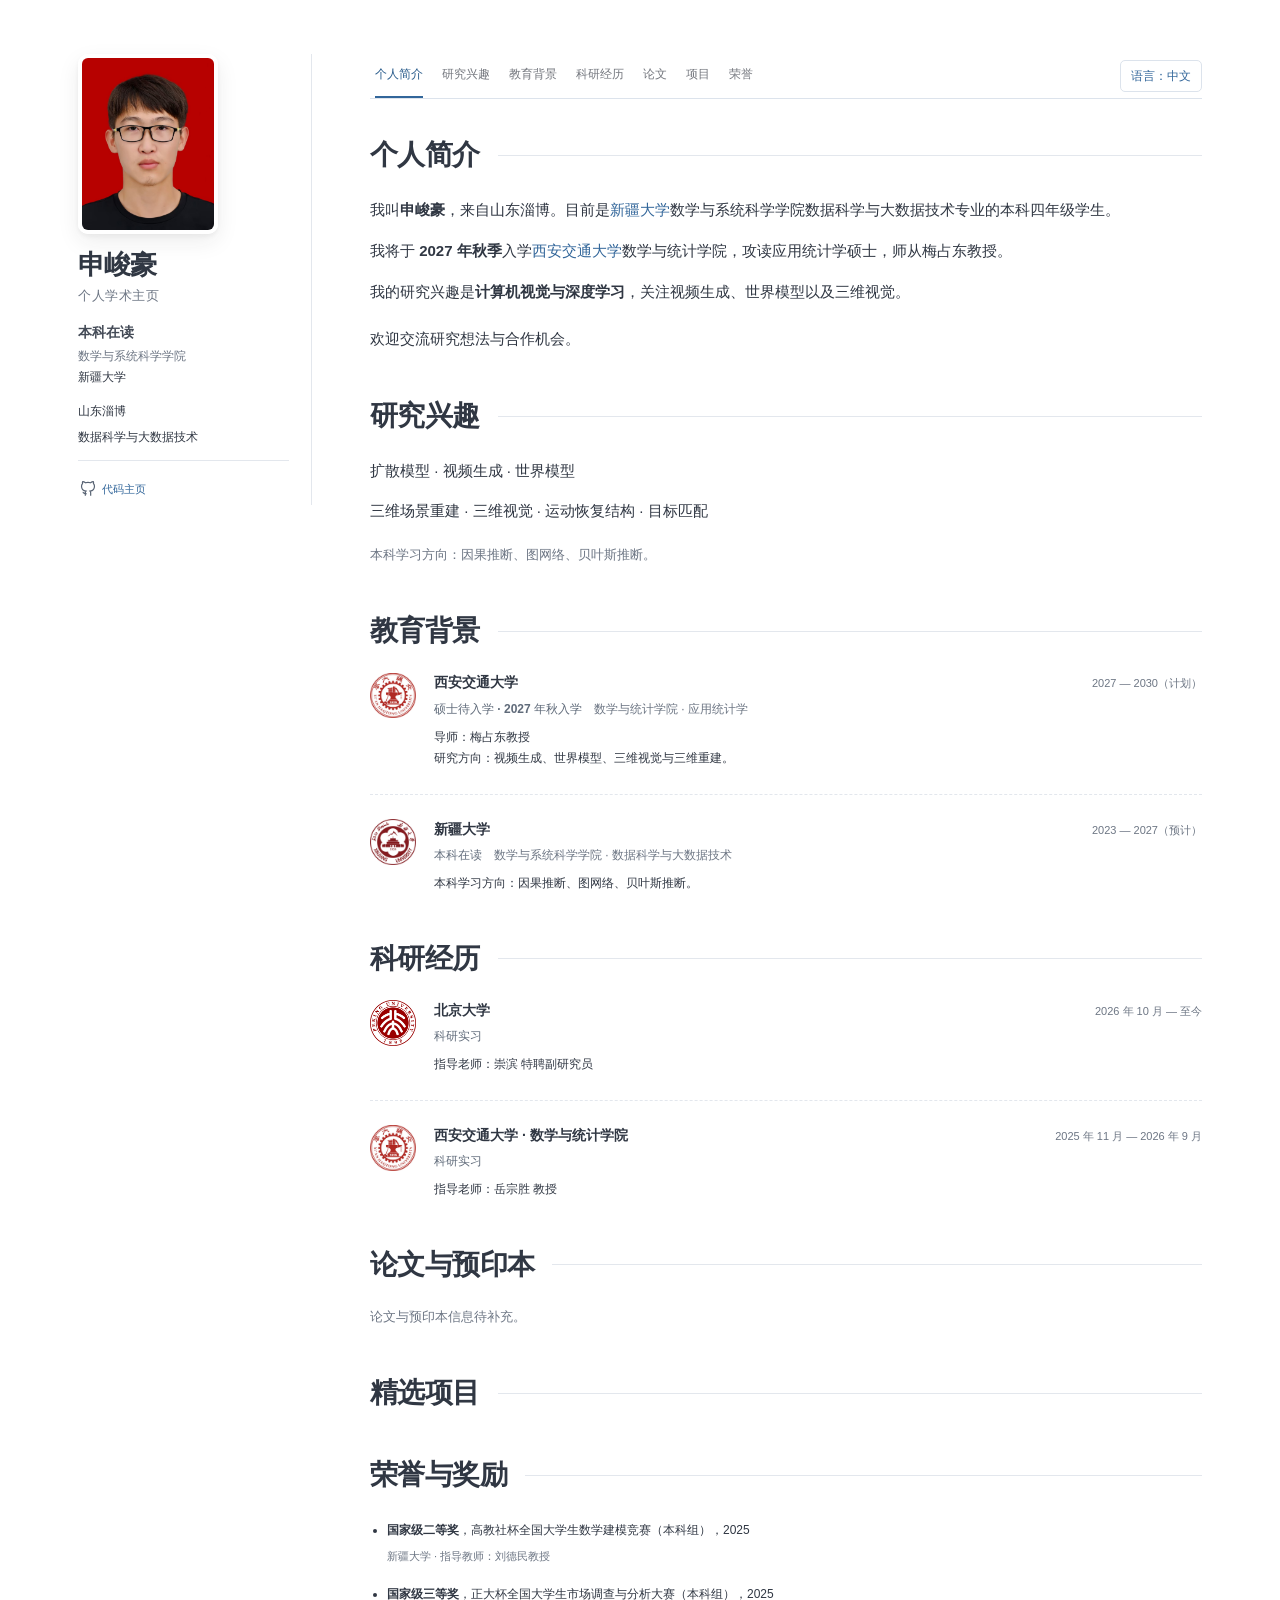
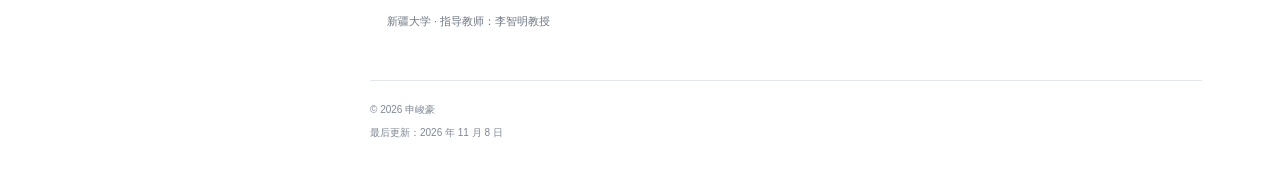
==== index.html @ f9634dd8 "Remove internship sentence from bilingual biography" ====
<!DOCTYPE html><html lang="zh-CN"><head>
  <meta charset="UTF-8">
  <meta name="viewport" content="width=device-width, initial-scale=1.0">
  <title>申峻豪 | 个人学术主页</title>
  <meta name="description" content="申峻豪的学术主页：计算机视觉、视频生成、世界模型与三维重建。">
  <meta name="author" content="申峻豪">
  <meta name="robots" content="noindex, nofollow">
  <link rel="icon" href="./img/favicon.svg" type="image/svg+xml">
  <link rel="stylesheet" href="./css/site.css">
  <link rel="stylesheet" href="./css/personal.css">
  <script src="./js/language.js" defer=""></script><script src="./js/main.js" defer=""></script>
</head>
<body>
<a class="skip-link" href="#about" data-i18n="text0">跳到正文</a>
<div class="layout-wrapper">
  <aside class="sidebar">
    <div class="sidebar-card">
      <div class="profile-avatar"><img src="./img/portrait.jpg" alt="申峻豪的个人照片" width="140" height="180"></div>
      <h1 class="profile-name" data-i18n="text1">申峻豪</h1>
      <div class="profile-subname" data-i18n="text2">个人学术主页</div>
      <div class="profile-title" data-i18n="text3">本科在读</div>
      <div class="profile-org" data-i18n="text4">数学与系统科学学院</div>
      <div class="profile-dept" data-i18n="text5">新疆大学</div>
      <ul class="profile-info-list"><li data-i18n="text6">山东淄博</li><li data-i18n="text7">数据科学与大数据技术</li></ul>
      <ul class="profile-social-list"><li><a href="https://github.com/J10veff" target="_blank" rel="noopener noreferrer"><svg class="profile-link-icon" viewBox="0 0 24 24" aria-hidden="true" fill="none" stroke="currentColor" stroke-width="1.8"><path d="M9 19c-4 1-4-2-6-2m12 5v-4a3.5 3.5 0 0 0-1-2.7c3.3-.4 6.7-1.6 6.7-7.3A5.7 5.7 0 0 0 19.2 4c.2-.9.2-2-.2-3 0 0-1.3-.4-4.2 1.6a14 14 0 0 0-7.6 0C4.3.6 3 1 3 1c-.4 1-.4 2.1-.2 3A5.7 5.7 0 0 0 1.3 8c0 5.7 3.4 6.9 6.7 7.3A3.5 3.5 0 0 0 7 18v4" transform="translate(1 0)"></path></svg><span id="github-label" data-i18n="github">代码主页</span></a></li></ul>
    </div>
  </aside>
  <main class="main-content-area">
    <div class="top-nav"><nav class="top-nav-links" aria-label="主页章节">
      <a href="#about" class="active" data-i18n="text45">个人简介</a><a href="#research" data-i18n="text46">研究兴趣</a><a href="#education" data-i18n="text47">教育背景</a><a href="#experience" data-i18n="text48">科研经历</a><a href="#publications" data-i18n="text49">论文</a><a href="#projects" data-i18n="text50">项目</a><a href="#awards" data-i18n="text51">荣誉</a>
    </nav><button id="language-toggle" class="language-toggle" type="button" hidden="" aria-label="当前为中文，点击切换至英文" title="切换至英文">语言：中文</button></div>
    <section class="section" id="about">
      <h2 data-i18n="text8">个人简介</h2>
      <p class="intro-lead" data-i18n="text15">我叫<strong>申峻豪</strong>，来自山东淄博。目前是<a href="https://www.xju.edu.cn/" target="_blank" rel="noopener noreferrer">新疆大学</a>数学与系统科学学院数据科学与大数据技术专业的本科四年级学生。</p>
      <p data-i18n="text16">我将于 <strong>2027 年秋季</strong>入学<a href="https://www.xjtu.edu.cn/" target="_blank" rel="noopener noreferrer">西安交通大学</a>数学与统计学院，攻读应用统计学硕士，师从梅占东教授。</p>
      <p data-i18n="text17">我的研究兴趣是<strong>计算机视觉与深度学习</strong>，关注视频生成、世界模型以及三维视觉。</p>
      <p class="contact-note" data-i18n="text18">欢迎交流研究想法与合作机会。</p>
    </section>
    <section class="section" id="research">
      <h2 data-i18n="text9">研究兴趣</h2>
      <p data-i18n="text19">扩散模型 · 视频生成 · 世界模型</p>
      <p data-i18n="text20">三维场景重建 · 三维视觉 · 运动恢复结构 · 目标匹配</p>
      <p class="contact-note" data-i18n="text21">本科学习方向：因果推断、图网络、贝叶斯推断。</p>
    </section>
    <section class="section" id="education">
      <h2 data-i18n="text10">教育背景</h2>
      <ul class="edu-list">
        <li class="edu-card"><div class="edu-logo-wrap"><img class="edu-logo" src="./img/xian-jiaotong-university.png" alt="西安交通大学校徽" loading="lazy" width="46" height="46"></div><div class="edu-meta"><div class="edu-top"><span class="edu-org" data-i18n="text22">西安交通大学</span><span class="edu-time" data-i18n="text23">2027 — 2030（计划）</span></div><div class="edu-sub"><span class="edu-role" data-i18n="text24">硕士待入学 · 2027 年秋入学</span><span class="edu-note" data-i18n="text25">数学与统计学院 · 应用统计学</span></div><div class="edu-desc" data-i18n="text26">导师：梅占东教授<br>研究方向：视频生成、世界模型、三维视觉与三维重建。</div></div></li>
        <li class="edu-card"><div class="edu-logo-wrap"><img class="edu-logo" src="./img/xinjiang-university.png" alt="新疆大学校徽" loading="lazy" width="46" height="46"></div><div class="edu-meta"><div class="edu-top"><span class="edu-org" data-i18n="text27">新疆大学</span><span class="edu-time" data-i18n="text28">2023 — 2027（预计）</span></div><div class="edu-sub"><span class="edu-role" data-i18n="text29">本科在读</span><span class="edu-note" data-i18n="text30">数学与系统科学学院 · 数据科学与大数据技术</span></div><div class="edu-desc" data-i18n="text31">本科学习方向：因果推断、图网络、贝叶斯推断。</div></div></li>
      </ul>
    </section>
    <section class="section" id="experience">
      <h2 data-i18n="text11">科研经历</h2>
      <ul class="exp-list">
        <li class="exp-card"><img class="exp-logo" src="./img/pku-official-logo.png" alt="北京大学校徽" loading="lazy" width="46" height="46"><div class="exp-meta"><div class="exp-top"><span class="exp-org" data-i18n="text32">北京大学</span><span class="exp-time" data-i18n="text33">2026 年 10 月 — 至今</span></div><div class="exp-sub"><span class="exp-role" data-i18n="text34">科研实习</span></div><p class="exp-desc" data-i18n="text35">指导老师：崇滨 特聘副研究员</p></div></li>
        <li class="exp-card"><img class="exp-logo" src="./img/xian-jiaotong-university.png" alt="西安交通大学校徽" loading="lazy" width="46" height="46"><div class="exp-meta"><div class="exp-top"><span class="exp-org" data-i18n="text36">西安交通大学 · 数学与统计学院</span><span class="exp-time" data-i18n="text37">2025 年 11 月 — 2026 年 9 月</span></div><div class="exp-sub"><span class="exp-role" data-i18n="text38">科研实习</span></div><p class="exp-desc" data-i18n="text39">指导老师：岳宗胜 教授</p></div></li>
      </ul>
    </section>
    <section class="section" id="publications">
      <h2 data-i18n="text12">论文与预印本</h2>
      <p class="empty-note" data-i18n="text40">论文与预印本信息待补充。</p>
    </section>
    <section class="section" id="projects">
      <h2 data-i18n="text13">精选项目</h2>
    </section>
    <section class="section" id="awards">
      <h2 data-i18n="text14">荣誉与奖励</h2>
      <ul><li data-i18n="text41"><strong>国家级二等奖</strong>，高教社杯全国大学生数学建模竞赛（本科组），2025<br><span class="award-detail">新疆大学 · 指导教师：刘德民教授</span></li><li data-i18n="text42"><strong>国家级三等奖</strong>，正大杯全国大学生市场调查与分析大赛（本科组），2025<br><span class="award-detail">新疆大学 · 指导教师：李智明教授</span></li></ul>
    </section>
    <footer class="page-footer"><p data-i18n="text43">© 2026 申峻豪</p><p data-i18n="text44">最后更新：2026 年 11 月 8 日</p></footer>
  </main>
</div>


</body></html>
---- css/site.css ----
:root{--ink:#202d3a;--muted:#64717d;--accent:#1a645b;--line:#e2e8e5;--wash:#f1f6f3;--paper:#fff;--serif:Georgia,'Times New Roman','Songti SC',serif;--sans:-apple-system,BlinkMacSystemFont,'Segoe UI',Arial,'PingFang SC',sans-serif}
*{box-sizing:border-box}html{scroll-behavior:auto;scroll-padding-top:0}body{margin:0;background:#fcfdfb;color:var(--ink);font:15px/1.75 var(--sans)}a{color:var(--accent);text-decoration:none;text-underline-offset:4px}a:hover{text-decoration:underline}a:focus-visible,button:focus-visible,summary:focus-visible{outline:2px solid var(--accent);outline-offset:5px}img{display:block;max-width:100%}button{font:inherit;cursor:pointer}[hidden]{display:none!important}.skip-link{position:absolute;left:20px;top:-100px;background:white;padding:12px;z-index:999}.skip-link:focus{top:12px}
.layout-wrapper{max-width:1200px;margin:0 auto;padding:54px 38px 36px;display:grid;grid-template-columns:234px minmax(0,1fr);gap:66px;align-items:start}.sidebar{position:sticky;top:44px}.profile-avatar{margin-bottom:16px}.profile-avatar img{width:140px;height:140px;border-radius:20px;object-fit:cover;border:1px solid var(--line)}.profile-name{font-size:27px;letter-spacing:-1px;line-height:1.15;margin:0 0 4px}.profile-subname{color:var(--muted);font-size:16px;margin-bottom:12px;letter-spacing:3px}.profile-title{font-weight:650;font-size:14px}.profile-org,.profile-dept{font-size:12px;line-height:1.5;color:var(--muted);margin-top:3px}.profile-dept{color:var(--ink)}.profile-info-list,.profile-social-list{list-style:none;padding:0;margin:16px 0 0}.profile-info-list li{display:flex;align-items:flex-start;gap:8px;font-size:12px;margin-bottom:8px;line-height:1.5}.sr-only{position:absolute;width:1px;height:1px;padding:0;margin:-1px;overflow:hidden;clip:rect(0,0,0,0);white-space:nowrap;border:0}.profile-social-list{border-top:1px solid var(--line);padding-top:18px;display:flex;flex-wrap:wrap;gap:6px 16px;font-size:12px}.profile-social-list li{margin:0}
.main-content-area{min-width:0}.top-nav{position:sticky;top:0;z-index:10;background:rgba(252,253,251,.96);backdrop-filter:blur(12px);border-bottom:1px solid var(--line);margin-bottom:34px;padding:0 0 13px}.top-nav-links{display:flex;gap:5px;flex-wrap:wrap}.top-nav-links a{font-size:12px;font-weight:550;color:var(--muted);padding:7px 9px;border-radius:5px;white-space:nowrap}.top-nav-links a.active,.top-nav-links a:hover{background:var(--wash);color:var(--accent);text-decoration:none}.section{margin-bottom:46px;scroll-margin-top:85px}.section h2{font:normal 27px/1.3 var(--serif);letter-spacing:-.5px;margin:0 0 22px;padding-bottom:12px;border-bottom:1px solid var(--line)}p{margin:0 0 14px}.eyebrow{font-size:10px;letter-spacing:1.7px;font-weight:650;color:var(--accent)}.contact-note{font-size:13px;color:var(--muted);margin-top:20px}.section-note{font-size:12px;color:var(--muted);margin-top:-12px;margin-bottom:24px}
.news-list{padding:0;list-style:none;margin:0}.news-item{display:grid;grid-template-columns:96px minmax(0,1fr);gap:12px;align-items:start;margin:0 0 10px;font-size:13px}.news-date{font-size:11px;font-weight:600;white-space:nowrap;color:var(--ink);padding-top:2px;font-variant-numeric:tabular-nums}.news-item:first-child strong{color:var(--accent)}
.pub-list{list-style:none;margin:0;padding:0}.publication-entry{display:grid;grid-template-columns:minmax(0,36%) minmax(0,1fr);gap:24px;padding:0 0 27px;margin:0 0 27px;border-bottom:1px solid var(--line)}.publication-entry:last-child{border:0;margin-bottom:0}.publication-media{display:block;position:relative;align-self:start;border:1px solid var(--line);border-radius:8px;background:var(--paper);overflow:hidden}.publication-media:hover{text-decoration:none;border-color:#9cb7af}.publication-media img{display:block;width:100%;height:auto}.venue-badge{position:absolute;top:8px;left:8px;z-index:1;box-shadow:0 1px 5px rgba(32,45,58,.12);display:inline-block;background:var(--wash);color:var(--accent);font-size:10px;line-height:1.5;padding:3px 8px;border-radius:4px;font-weight:700;letter-spacing:.3px}.venue-badge--conference{background:#e7f0ec}.paper-title{font-weight:650;font-size:15px;line-height:1.5;display:block;margin:0 0 9px}.paper-authors{display:block;color:var(--muted);font-size:12px;line-height:1.8}.paper-authors strong{color:var(--ink);font-weight:650}.paper-venue{display:block;font-size:11px;font-style:italic;color:var(--muted);margin:7px 0}.paper-actions{display:flex;gap:6px;flex-wrap:wrap;margin-top:12px}.paper-action{border:1px solid #d6e1dc;border-radius:4px;padding:3px 9px;color:var(--accent);background:white;font-size:10px;line-height:1.8}.paper-action:hover,.paper-action[aria-expanded=true]{background:var(--wash);text-decoration:none}.bibtex-panel{position:relative;margin-top:12px;background:var(--wash);padding:38px 12px 10px;border-radius:6px}.bibtex-panel pre{font-size:10px;line-height:1.7;white-space:pre-wrap;overflow-wrap:anywhere;margin:0}.copy-bib{position:absolute;right:10px;top:7px;border:1px solid var(--line);border-radius:4px;background:white;padding:2px 9px;font-size:10px;color:var(--accent)}.ongoing-research{padding:13px 16px;background:var(--wash);border-radius:6px;font-size:12px}.ongoing-research summary{cursor:pointer;color:var(--accent);font-weight:600}.ongoing-research h3{font-size:13px;line-height:1.6;margin:14px 0 8px}.ongoing-research p{margin-bottom:8px}
.edu-list,.exp-list,.project-list{list-style:none;margin:0;padding:0}.edu-card,.exp-card{display:flex;align-items:flex-start;gap:18px;padding:0 0 24px;margin:0 0 24px;border-bottom:1px solid var(--line)}.edu-card:last-child,.exp-card:last-child{border:0;margin:0;padding-bottom:0}.edu-logo-wrap{width:46px;flex:0 0 46px}.edu-logo,.exp-logo{width:46px;height:46px;object-fit:contain;border-radius:6px}.exp-logo{flex:0 0 46px}.edu-meta,.exp-meta{min-width:0;flex:1}.edu-top,.exp-top{display:flex;gap:8px;justify-content:space-between;align-items:baseline}.edu-org,.exp-org{font-size:14px;line-height:1.5;font-weight:650}.edu-time,.exp-time{white-space:nowrap;font-size:11px;color:var(--muted);font-variant-numeric:tabular-nums}.edu-sub,.exp-sub{font-size:12px;color:var(--muted);display:flex;flex-wrap:wrap;gap:2px 12px;margin:5px 0}.edu-role,.exp-role{font-weight:550;color:var(--accent)}.edu-desc,.exp-desc{font-size:12px;line-height:1.8;margin:7px 0 0}.exp-desc-list{padding-left:16px;font-size:12px;margin:10px 0 0}.exp-desc-list li{margin-bottom:6px;line-height:1.8}
.project-card{display:grid;grid-template-columns:130px minmax(0,1fr);gap:20px;padding:0 0 23px;margin:0 0 23px;border-bottom:1px solid var(--line)}.project-card:last-child{border:0;margin:0;padding-bottom:0}.project-thumb{width:130px;border:1px solid var(--line);border-radius:6px;overflow:hidden;background:white}.project-img{width:100%;height:100px;object-fit:contain}.project-content{min-width:0}.project-title{font-size:14px;line-height:1.5;font-weight:650;margin:0;color:var(--ink)}.project-links-inline{font-size:11px;margin-left:6px}.project-keywords{display:block;font-size:10px;color:var(--accent);margin:6px 0}.project-keywords i{font-style:normal}.project-desc{display:block;font-size:12px;line-height:1.85;margin:6px 0 0;color:#4e5e69}.project-card-text{grid-template-columns:36px minmax(0,1fr);gap:16px}.project-index{font:italic 25px var(--serif);color:#9bb4a9}#awards ul{padding-left:17px;font-size:12px;line-height:2.2}.page-footer{border-top:1px solid var(--line);padding-top:20px;font-size:10px;color:var(--muted)}.page-footer p{margin-bottom:5px}
@media(min-width:1400px){.layout-wrapper{padding-top:70px}}
@media(max-width:1000px){.layout-wrapper{gap:36px;padding:32px 26px;grid-template-columns:210px minmax(0,1fr)}.publication-entry{grid-template-columns:minmax(0,36%) minmax(0,1fr);gap:18px}.edu-top,.exp-top{flex-wrap:wrap}.top-nav-links a{padding:7px;font-size:11px}}
@media(max-width:760px){.layout-wrapper{display:block;padding:28px 22px}.sidebar{position:static;margin-bottom:30px}.sidebar-card{display:grid;grid-template-columns:100px minmax(0,1fr);gap:0 20px}.profile-avatar{grid-column:1;grid-row:1/6;margin:0}.profile-avatar img{width:100px;height:115px;border-radius:14px}.profile-name{font-size:26px}.profile-subname{font-size:15px;margin-bottom:10px}.profile-title,.profile-org,.profile-dept{font-size:12px}.profile-info-list{grid-column:1/-1;display:grid;gap:8px;margin-top:16px}.profile-info-list li{margin:0}.profile-social-list{grid-column:1/-1;margin-top:16px;padding-top:14px}.top-nav{margin-bottom:27px;padding-top:9px;overflow-x:auto}.top-nav-links{flex-wrap:nowrap;gap:4px}.top-nav-links a{font-size:11px;padding:6px 8px}.section{margin-bottom:36px}.section h2{font-size:25px}.publication-entry{grid-template-columns:minmax(0,36%) minmax(0,1fr);gap:18px}.edu-top,.exp-top{display:block}.edu-time,.exp-time{display:block;margin-top:4px}}
@media(max-width:480px){.layout-wrapper{padding:24px 18px}.publication-entry{grid-template-columns:1fr;gap:16px}.publication-media{width:100%}.paper-title{font-size:15px}.paper-actions{gap:8px}.paper-action{font-size:11px;padding:4px 11px}.news-item{grid-template-columns:1fr;gap:2px;margin-bottom:15px}.news-date{font-size:11px;padding-top:0}.project-card{grid-template-columns:96px minmax(0,1fr);gap:14px}.project-card-text{grid-template-columns:26px minmax(0,1fr)}.project-thumb{width:96px}.project-img{height:90px}.edu-card,.exp-card{gap:12px}.edu-logo-wrap,.exp-logo{width:36px;flex-basis:36px}.edu-logo,.exp-logo{height:36px}.eyebrow{font-size:9px;letter-spacing:1.1px}}
@media(prefers-reduced-motion:reduce){html{scroll-behavior:auto}}

/* Compact profile metadata and aligned icon links. */
.profile-info-list .profile-link-icon {
    margin-top: 1px;
}
.profile-info-list li:last-child {
    margin-bottom: 0;
}
.profile-social-list {
    display: grid;
    grid-template-columns: minmax(0, 1.4fr) minmax(0, 1fr);
    gap: 3px 8px;
    margin-top: 14px;
    padding-top: 12px;
}
.profile-social-list a {
    display: flex;
    align-items: center;
    gap: 8px;
    min-height: 32px;
    padding: 4px 2px;
    border-radius: 5px;
    line-height: 1.5;
    white-space: nowrap;
}
.profile-social-list a:hover {
    background: var(--wash);
    text-decoration: none;
}
.profile-link-icon {
    display: block;
    width: 16px;
    height: 16px;
    flex: 0 0 16px;
    color: var(--accent);
}
.profile-email {
    display: inline-flex;
    align-items: center;
    gap: 8px;
}
@media (max-width: 760px) {
    .sidebar { margin-bottom: 22px; }
    .sidebar-card { grid-template-columns: 92px minmax(0, 1fr); gap: 0 16px; }
    .profile-avatar { margin: 0; }
    .profile-avatar img { width: 92px; height: 100px; border-radius: 12px; }
    .profile-subname { margin-bottom: 8px; }
    .profile-social-list {
        grid-template-columns: repeat(2, minmax(0, 1fr));
        margin-top: 12px;
        padding-top: 10px;
    }
    .profile-social-list a { min-height: 36px; }
}

/* Publication resources: distinct colors and compact, icon-led actions. */
.publication-content { min-width: 0; }
.publication-media {
    transition: border-color 160ms ease, box-shadow 160ms ease, transform 160ms ease;
}
.publication-media::after {
    position: absolute;
    z-index: 1;
    top: -35%;
    bottom: -35%;
    left: -45%;
    width: 28%;
    background: linear-gradient(90deg, transparent, rgba(255,255,255,.72), transparent);
    content: "";
    opacity: 0;
    pointer-events: none;
    transform: skewX(-16deg);
}
.publication-media:hover, .publication-media:focus-visible {
    border-color: #aebdca;
    box-shadow: 0 7px 18px rgba(31,43,53,.1);
    transform: translateY(-1px);
}
.publication-media:hover::after, .publication-media:focus-visible::after {
    animation: paper-shine .72s ease-out;
}
@keyframes paper-shine {
    0% { left: -45%; opacity: 0; }
    18% { opacity: .72; }
    100% { left: 120%; opacity: 0; }
}
.venue-badge {
    z-index: 2;
    display: inline-flex;
    align-items: center;
    gap: 5px;
    border: 1px solid rgba(255,255,255,.24);
    border-radius: 3px;
    padding: 5px 8px;
    color: white;
    line-height: 1;
    box-shadow: 0 2px 9px rgba(20,31,40,.22);
    backdrop-filter: blur(6px);
}
.venue-badge::before {
    content: "";
    width: 4px;
    height: 4px;
    border-radius: 50%;
    background: currentColor;
    opacity: .8;
}
.venue-badge--conference { background: linear-gradient(135deg,rgba(81,73,111,.96),rgba(108,92,132,.93)); }
.venue-badge--journal { background: linear-gradient(135deg,rgba(44,85,114,.96),rgba(65,111,139,.93)); }
.paper-actions { gap: 6px; margin-top: 10px; }
.paper-action {
    display: inline-flex;
    align-items: center;
    justify-content: center;
    gap: 5px;
    min-height: 28px;
    padding: 4px 8px;
    border: 1px solid #cbd4da;
    border-radius: 5px;
    background: #f5f7f9;
    color: #374650;
    font-size: 11px;
    font-weight: 600;
    line-height: 1.2;
    text-decoration: none;
    transition: background-color .18s ease, border-color .18s ease, filter .18s ease;
}
.paper-action:hover, .paper-action:focus-visible {
    text-decoration: none;
    filter: brightness(.96);
    border-color: #9facb5;
}
.paper-icon { display: block; width: 14px; height: 14px; flex: 0 0 14px; }
.paper-action-arxiv, .paper-action-arxiv:hover {
    border-color: #dec3c8;
    background: #fbf4f5;
    color: #925d66;
}
.paper-action-alphaxiv, .paper-action-alphaxiv:hover {
    border-color: #d2d8dc;
    background: #f7f8f9;
    color: #495861;
}
.paper-action-code, .paper-action-code:hover {
    border-color: #cfd5da;
    background: #f4f5f6;
    color: #333c44;
}
.paper-action-pdf, .paper-action-pdf:hover {
    border-color: #dcc5c5;
    background: #faf4f4;
    color: #8c5558;
}
.paper-action-doi, .paper-action-doi:hover {
    border-color: #c5d5df;
    background: #f1f6f9;
    color: #35647f;
}
.paper-action.bib-toggle, .paper-action.bib-toggle:hover, .paper-action.bib-toggle[aria-expanded=true] {
    border-color: #d2ccda;
    background: #f6f4f8;
    color: #625a76;
}
.paper-metric {
    display: inline-flex;
    align-items: center;
    gap: 4px;
    padding-left: 6px;
    border-left: 1px solid #c9d1d6;
    color: #65727c;
    font-variant-numeric: tabular-nums;
}
.paper-metric .paper-icon { width: 12px; height: 12px; flex-basis: 12px; }
.repo-stars .paper-icon { fill: #bf9149; stroke: #bf9149; }
.bibtex-panel { border: 1px solid var(--line); border-left: 3px solid #625a76; background: #f6f8f9; }
.copy-bib { display: inline-flex; align-items: center; gap: 5px; }
.copy-bib .paper-icon { width: 12px; height: 12px; flex-basis: 12px; }
@media (prefers-reduced-motion: reduce) {
    .publication-media, .paper-action { transition: none; }
    .publication-media:hover, .publication-media:focus-visible { transform: none; }
    .publication-media::after { display: none; }
}

/* Editorial finish: white background, consistent typography, blue-gray accents. */
:root {
    --ink: #303743;
    --muted: #6d7684;
    --accent: #32669a;
    --line: #e3e7ed;
    --wash: #f3f6fa;
    --paper: #ffffff;
    --serif: 'Iowan Old Style', 'Palatino Linotype', 'Book Antiqua', Georgia, 'Songti SC', serif;
}
body { background: #ffffff; -webkit-font-smoothing: antialiased; }
.layout-wrapper { gap: 58px; }
.sidebar { padding-right: 22px; border-right: 1px solid var(--line); }
.profile-avatar img {
    border-radius: 10px;
    border: 4px solid #fff;
    box-shadow: 0 2px 5px rgba(40,38,32,.06), 0 8px 22px rgba(40,38,32,.08);
}
.profile-name { letter-spacing: -.8px; }
.profile-subname { font-family: var(--serif); letter-spacing: 2px; }
.profile-social-list { column-gap: 5px; font-size: 11px; }
.profile-social-list a { gap: 6px; }
.profile-link-icon { color: #586373; }
.profile-title { color: #444b57; }
.top-nav {
    background: #ffffff;
    padding: 0;
    margin-bottom: 38px;
    border-bottom-color: #dce3ec;
}
.top-nav-links { gap: 9px; }
.top-nav-links a {
    position: relative;
    padding: 10px 5px 12px;
    border-radius: 0;
    font-weight: 500;
    color: #74777e;
}
.top-nav-links a.active, .top-nav-links a:hover { background: transparent; color: #285b8b; }
.top-nav-links a::after {
    position: absolute;
    bottom: -1px;
    left: 5px;
    right: 5px;
    height: 2px;
    background: #32669a;
    content: '';
    transform: scaleX(0);
    transition: transform 160ms ease;
}
.top-nav-links a.active::after, .top-nav-links a:hover::after { transform: scaleX(1); }
.section { margin-bottom: 46px; }
.section h2 {
    display: flex;
    align-items: center;
    gap: 18px;
    border: 0;
    padding-bottom: 0;
    font-family: var(--serif);
    font-size: 28px;
    font-weight: 600;
    letter-spacing: -.6px;
    color: #303743;
    margin-bottom: 23px;
}
.section h2::after { content: ''; height: 1px; flex: 1; background: var(--line); }


.eyebrow { color: #758092; font-size: 9px; font-weight: 500; letter-spacing: 1.8px; }

#about > p { font-family: var(--sans); font-size: 15px; line-height: 1.8; color: var(--ink); }

#about a, .news-item a { text-decoration-color: #c5ced8; }
#about a:hover, .news-item a:hover { text-decoration: underline; }
.news-item { margin-bottom: 12px; }
.news-date { color: #748093; font-weight: 500; }
.news-item:first-child strong { color: #353d4c; }
.section-note { color: #748093; font-size: 11px; }
.publication-entry { gap: 24px; padding-bottom: 24px; margin-bottom: 25px; }
.publication-media {
    border-color: #e2dfd8;
    border-radius: 5px;
    box-shadow: 0 2px 6px rgba(47,41,29,.04);
}
.publication-media::after { display: none; }
.publication-media:hover, .publication-media:focus-visible {
    border-color: #b9c3cf;
    box-shadow: 0 5px 16px rgba(42,49,60,.10);
    transform: translateY(-2px);
}
.paper-title { font-size: 15px; line-height: 1.5; font-weight: 650; color: #282e36; }
.paper-authors { color: #767981; }
.paper-venue { color: #6c7787; }
.venue-badge { backdrop-filter: none; box-shadow: 0 2px 5px rgba(30,35,40,.15); font-weight: 600; }
.venue-badge--conference { background: #5c586c; }
.venue-badge--journal { background: #486176; }
.paper-action { border-radius: 3px; font-weight: 500; }
.ongoing-research { background: #f5f7fa; border: 1px solid #e3e7ed; border-radius: 4px; }
.ongoing-research summary { color: #606773; }
.edu-card, .exp-card { border-bottom-style: dashed; }
.edu-role, .exp-role { color: #606b7a; }
.project-index { color: #b6ada0; font-size: 28px; }
.project-keywords { color: #7b7f87; }
.page-footer { color: #7e8795; }
@media (max-width: 1000px) {
    .layout-wrapper { gap: 32px; }
    .sidebar { padding-right: 16px; }
    .profile-social-list { grid-template-columns: minmax(0,1fr); }
    .top-nav-links { gap: 6px; }
}
@media (max-width: 760px) {
    .sidebar { padding-right: 0; border-right: 0; }
    .profile-social-list { grid-template-columns: repeat(2,minmax(0,1fr)); font-size: 12px; }
    .top-nav { padding-top: 5px; margin-bottom: 30px; }
    .top-nav-links a { padding: 8px 5px 10px; }
    .section h2 { font-size: 26px; gap: 14px; }


}
@media (max-width: 480px) {
    .publication-entry { gap: 16px; }
    .news-item { margin-bottom: 17px; }
}
@media (prefers-reduced-motion: reduce) {
    .top-nav-links a::after { transition: none; }
    .publication-media:hover, .publication-media:focus-visible { transform: none; }
}
---- css/personal.css ----
.profile-avatar img{width:140px;height:180px;object-fit:cover;object-position:center 20%}.empty-note{font-size:13px;color:var(--muted)}.award-detail{color:var(--muted);font-size:11px}#awards li{margin-bottom:12px}.profile-info-list{overflow-wrap:anywhere}@media(max-width:760px){.profile-avatar img{width:92px;height:126px}.profile-avatar{grid-row:1/6}.top-nav-links{gap:12px}}@media print{.sidebar{position:static}.top-nav,.profile-social-list{display:none}.layout-wrapper{padding:0;grid-template-columns:180px minmax(0,1fr);gap:30px}.section{break-inside:avoid}.page-footer{margin-top:20px}@page{size:A4;margin:16mm}}

/* Keep the language control visible while navigation scrolls on small screens. */
.top-nav{display:flex;align-items:center;gap:16px;overflow:visible}
.top-nav-links{min-width:0;flex:1;flex-wrap:nowrap;overflow-x:auto;overflow-y:hidden;scrollbar-width:none;padding-bottom:1px}
.top-nav-links::-webkit-scrollbar{display:none}
.top-nav-links a:focus-visible{outline-offset:-3px}
.language-toggle{flex-shrink:0;border:1px solid #dce3ec;border-radius:5px;padding:6px 10px;background:#fff;color:var(--accent);font-size:12px;line-height:1.5;white-space:nowrap}
.language-toggle:hover{background:var(--wash);border-color:#aebdca}
.profile-subname{letter-spacing:.5px;font-size:13px}
@media(max-width:760px){.top-nav{gap:10px}.language-toggle{font-size:11px;padding:6px 8px}.profile-avatar{grid-row:1/7}.section h2{overflow-wrap:anywhere}}
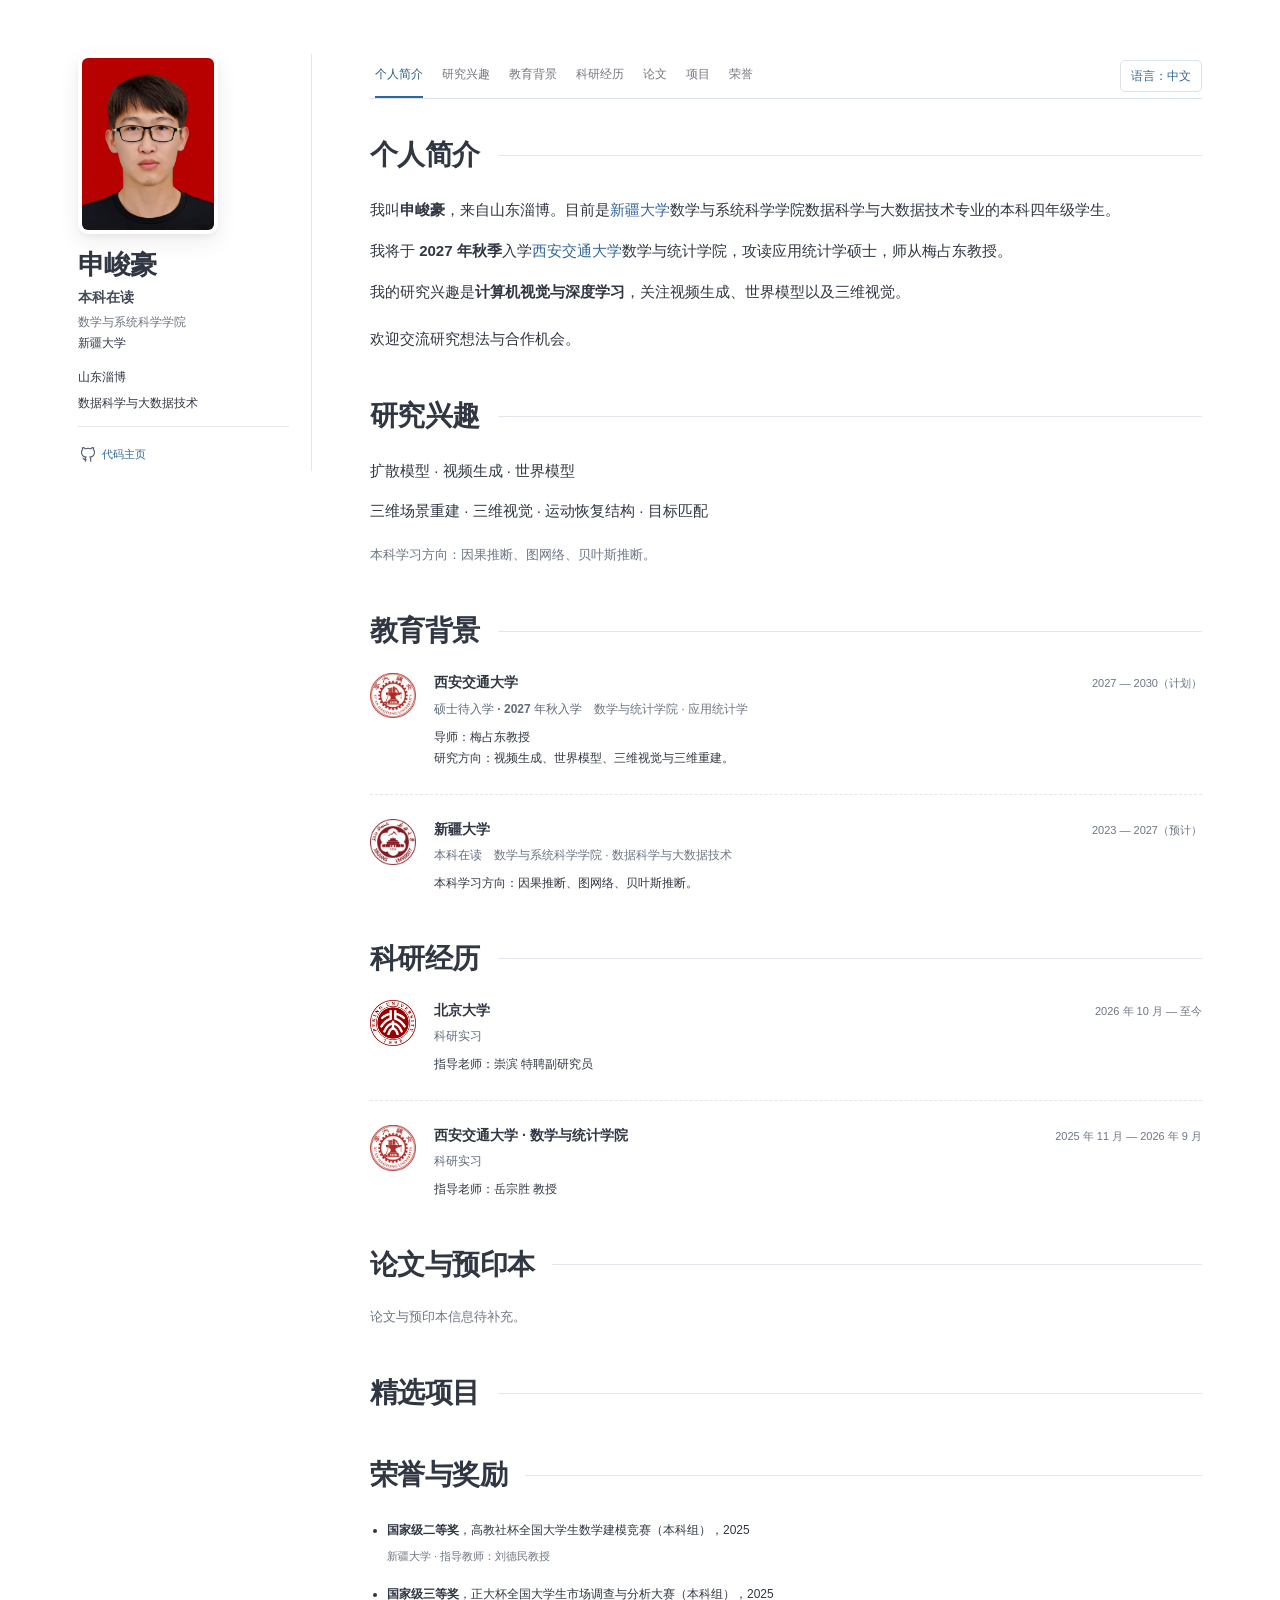
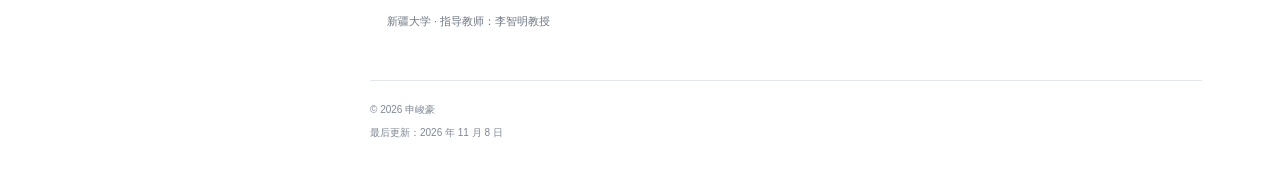
==== commit eb4b47f5: "Remove profile subtitle below name" ====
--- a/index.html
+++ b/index.html
@@ -17,7 +17,6 @@
     <div class="sidebar-card">
       <div class="profile-avatar"><img src="./img/portrait.jpg" alt="申峻豪的个人照片" width="140" height="180"></div>
       <h1 class="profile-name" data-i18n="text1">申峻豪</h1>
-      <div class="profile-subname" data-i18n="text2">个人学术主页</div>
       <div class="profile-title" data-i18n="text3">本科在读</div>
       <div class="profile-org" data-i18n="text4">数学与系统科学学院</div>
       <div class="profile-dept" data-i18n="text5">新疆大学</div>
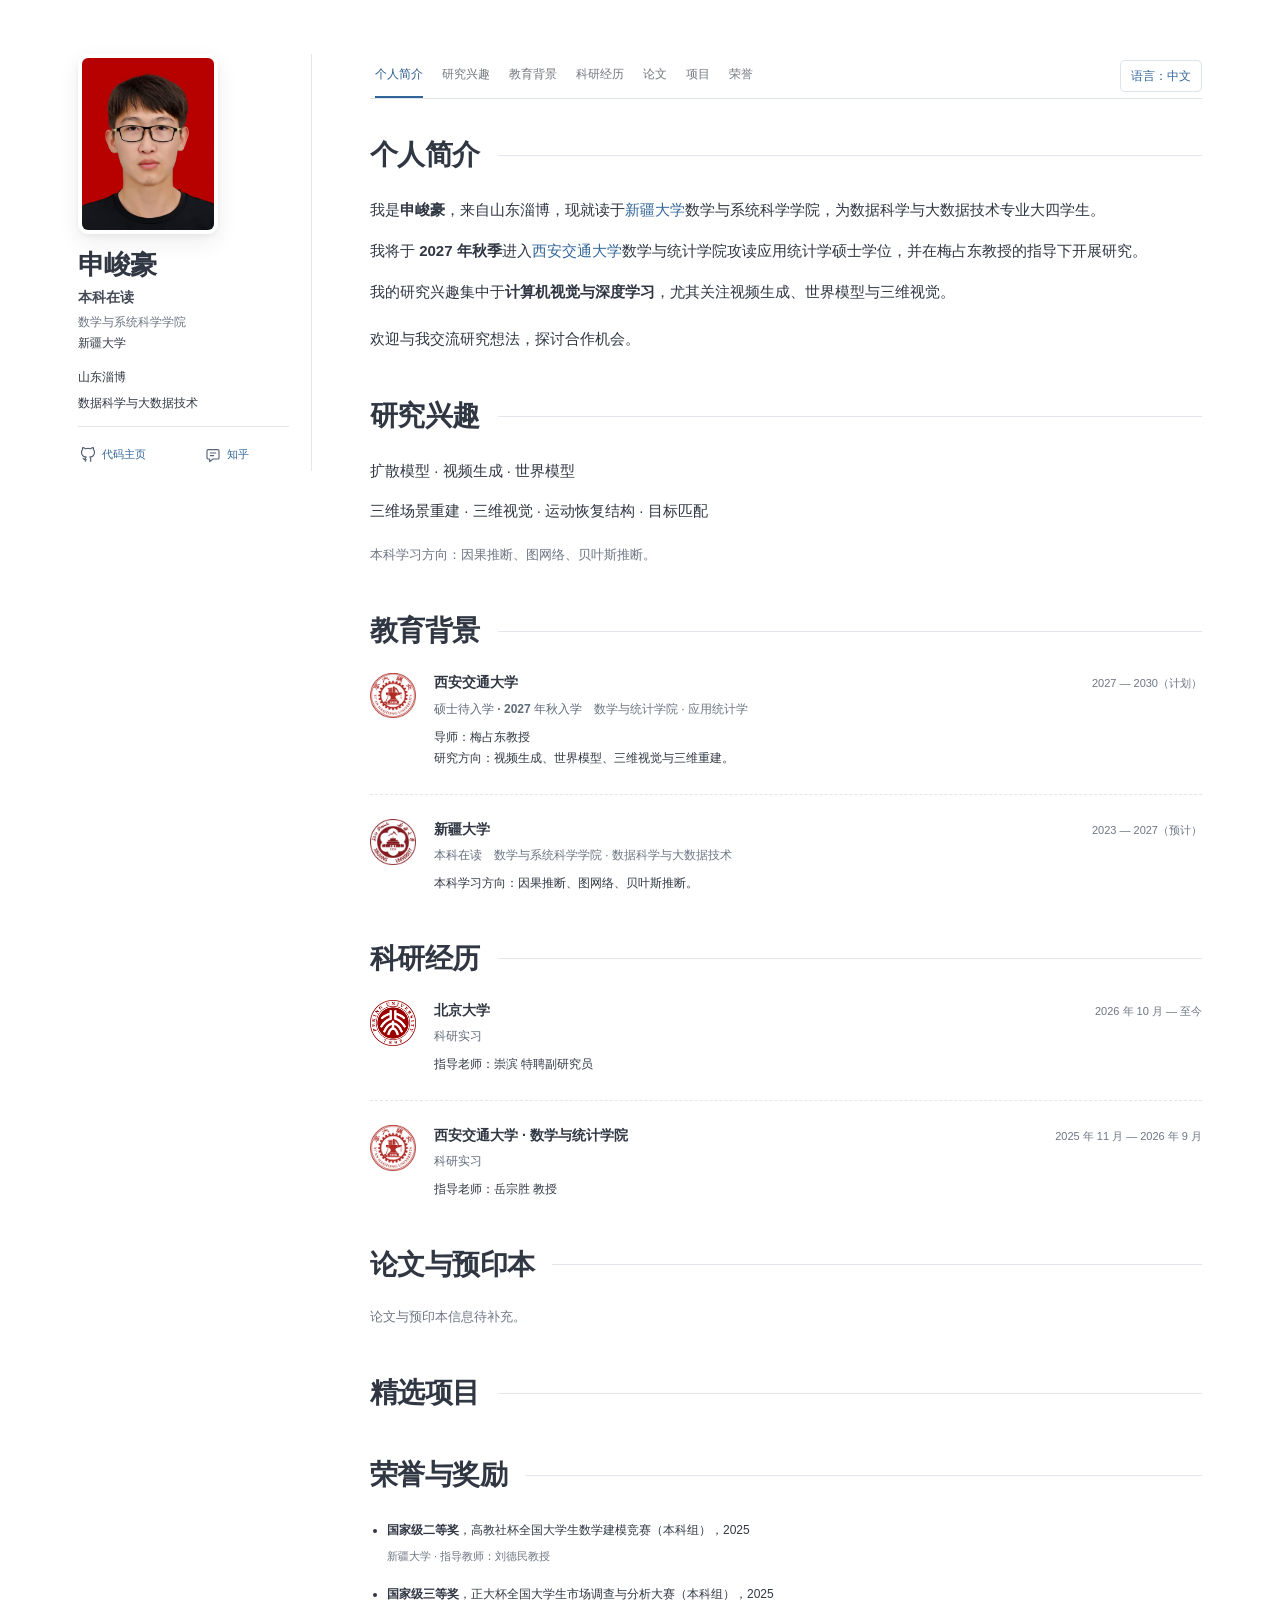
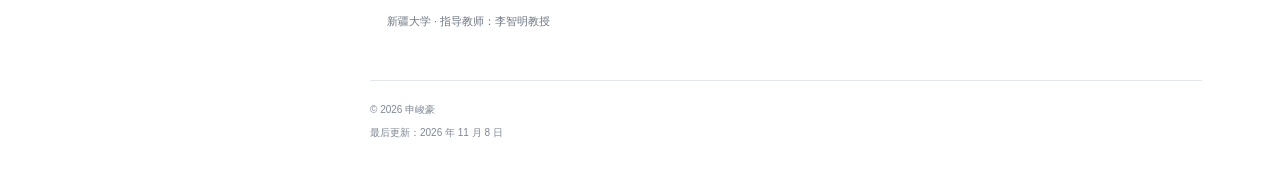
==== commit c0b84ee5: "Add Zhihu profile and refine bilingual biography" ====
--- a/index.html
+++ b/index.html
@@ -21,7 +21,7 @@
       <div class="profile-org" data-i18n="text4">数学与系统科学学院</div>
       <div class="profile-dept" data-i18n="text5">新疆大学</div>
       <ul class="profile-info-list"><li data-i18n="text6">山东淄博</li><li data-i18n="text7">数据科学与大数据技术</li></ul>
-      <ul class="profile-social-list"><li><a href="https://github.com/J10veff" target="_blank" rel="noopener noreferrer"><svg class="profile-link-icon" viewBox="0 0 24 24" aria-hidden="true" fill="none" stroke="currentColor" stroke-width="1.8"><path d="M9 19c-4 1-4-2-6-2m12 5v-4a3.5 3.5 0 0 0-1-2.7c3.3-.4 6.7-1.6 6.7-7.3A5.7 5.7 0 0 0 19.2 4c.2-.9.2-2-.2-3 0 0-1.3-.4-4.2 1.6a14 14 0 0 0-7.6 0C4.3.6 3 1 3 1c-.4 1-.4 2.1-.2 3A5.7 5.7 0 0 0 1.3 8c0 5.7 3.4 6.9 6.7 7.3A3.5 3.5 0 0 0 7 18v4" transform="translate(1 0)"></path></svg><span id="github-label" data-i18n="github">代码主页</span></a></li></ul>
+      <ul class="profile-social-list"><li><a href="https://github.com/J10veff" target="_blank" rel="noopener noreferrer"><svg class="profile-link-icon" viewBox="0 0 24 24" aria-hidden="true" fill="none" stroke="currentColor" stroke-width="1.8"><path d="M9 19c-4 1-4-2-6-2m12 5v-4a3.5 3.5 0 0 0-1-2.7c3.3-.4 6.7-1.6 6.7-7.3A5.7 5.7 0 0 0 19.2 4c.2-.9.2-2-.2-3 0 0-1.3-.4-4.2 1.6a14 14 0 0 0-7.6 0C4.3.6 3 1 3 1c-.4 1-.4 2.1-.2 3A5.7 5.7 0 0 0 1.3 8c0 5.7 3.4 6.9 6.7 7.3A3.5 3.5 0 0 0 7 18v4" transform="translate(1 0)"></path></svg><span id="github-label" data-i18n="github">代码主页</span></a></li><li><a href="https://www.zhihu.com/people/sir-19-12" target="_blank" rel="noopener noreferrer"><svg class="profile-link-icon" viewBox="0 0 24 24" aria-hidden="true" fill="none" stroke="currentColor" stroke-width="1.7" stroke-linecap="round" stroke-linejoin="round"><path d="M5 4h14a2 2 0 0 1 2 2v10a2 2 0 0 1-2 2h-7l-5 4v-4H5a2 2 0 0 1-2-2V6a2 2 0 0 1 2-2Z"/><path d="M8 9h8M8 13h5"/></svg><span data-i18n="zhihu">知乎</span></a></li></ul>
     </div>
   </aside>
   <main class="main-content-area">
@@ -30,10 +30,10 @@
     </nav><button id="language-toggle" class="language-toggle" type="button" hidden="" aria-label="当前为中文，点击切换至英文" title="切换至英文">语言：中文</button></div>
     <section class="section" id="about">
       <h2 data-i18n="text8">个人简介</h2>
-      <p class="intro-lead" data-i18n="text15">我叫<strong>申峻豪</strong>，来自山东淄博。目前是<a href="https://www.xju.edu.cn/" target="_blank" rel="noopener noreferrer">新疆大学</a>数学与系统科学学院数据科学与大数据技术专业的本科四年级学生。</p>
-      <p data-i18n="text16">我将于 <strong>2027 年秋季</strong>入学<a href="https://www.xjtu.edu.cn/" target="_blank" rel="noopener noreferrer">西安交通大学</a>数学与统计学院，攻读应用统计学硕士，师从梅占东教授。</p>
-      <p data-i18n="text17">我的研究兴趣是<strong>计算机视觉与深度学习</strong>，关注视频生成、世界模型以及三维视觉。</p>
-      <p class="contact-note" data-i18n="text18">欢迎交流研究想法与合作机会。</p>
+      <p class="intro-lead" data-i18n="text15">我是<strong>申峻豪</strong>，来自山东淄博，现就读于<a href="https://www.xju.edu.cn/" target="_blank" rel="noopener noreferrer">新疆大学</a>数学与系统科学学院，为数据科学与大数据技术专业大四学生。</p>
+      <p data-i18n="text16">我将于 <strong>2027 年秋季</strong>进入<a href="https://www.xjtu.edu.cn/" target="_blank" rel="noopener noreferrer">西安交通大学</a>数学与统计学院攻读应用统计学硕士学位，并在梅占东教授的指导下开展研究。</p>
+      <p data-i18n="text17">我的研究兴趣集中于<strong>计算机视觉与深度学习</strong>，尤其关注视频生成、世界模型与三维视觉。</p>
+      <p class="contact-note" data-i18n="text18">欢迎与我交流研究想法，探讨合作机会。</p>
     </section>
     <section class="section" id="research">
       <h2 data-i18n="text9">研究兴趣</h2>
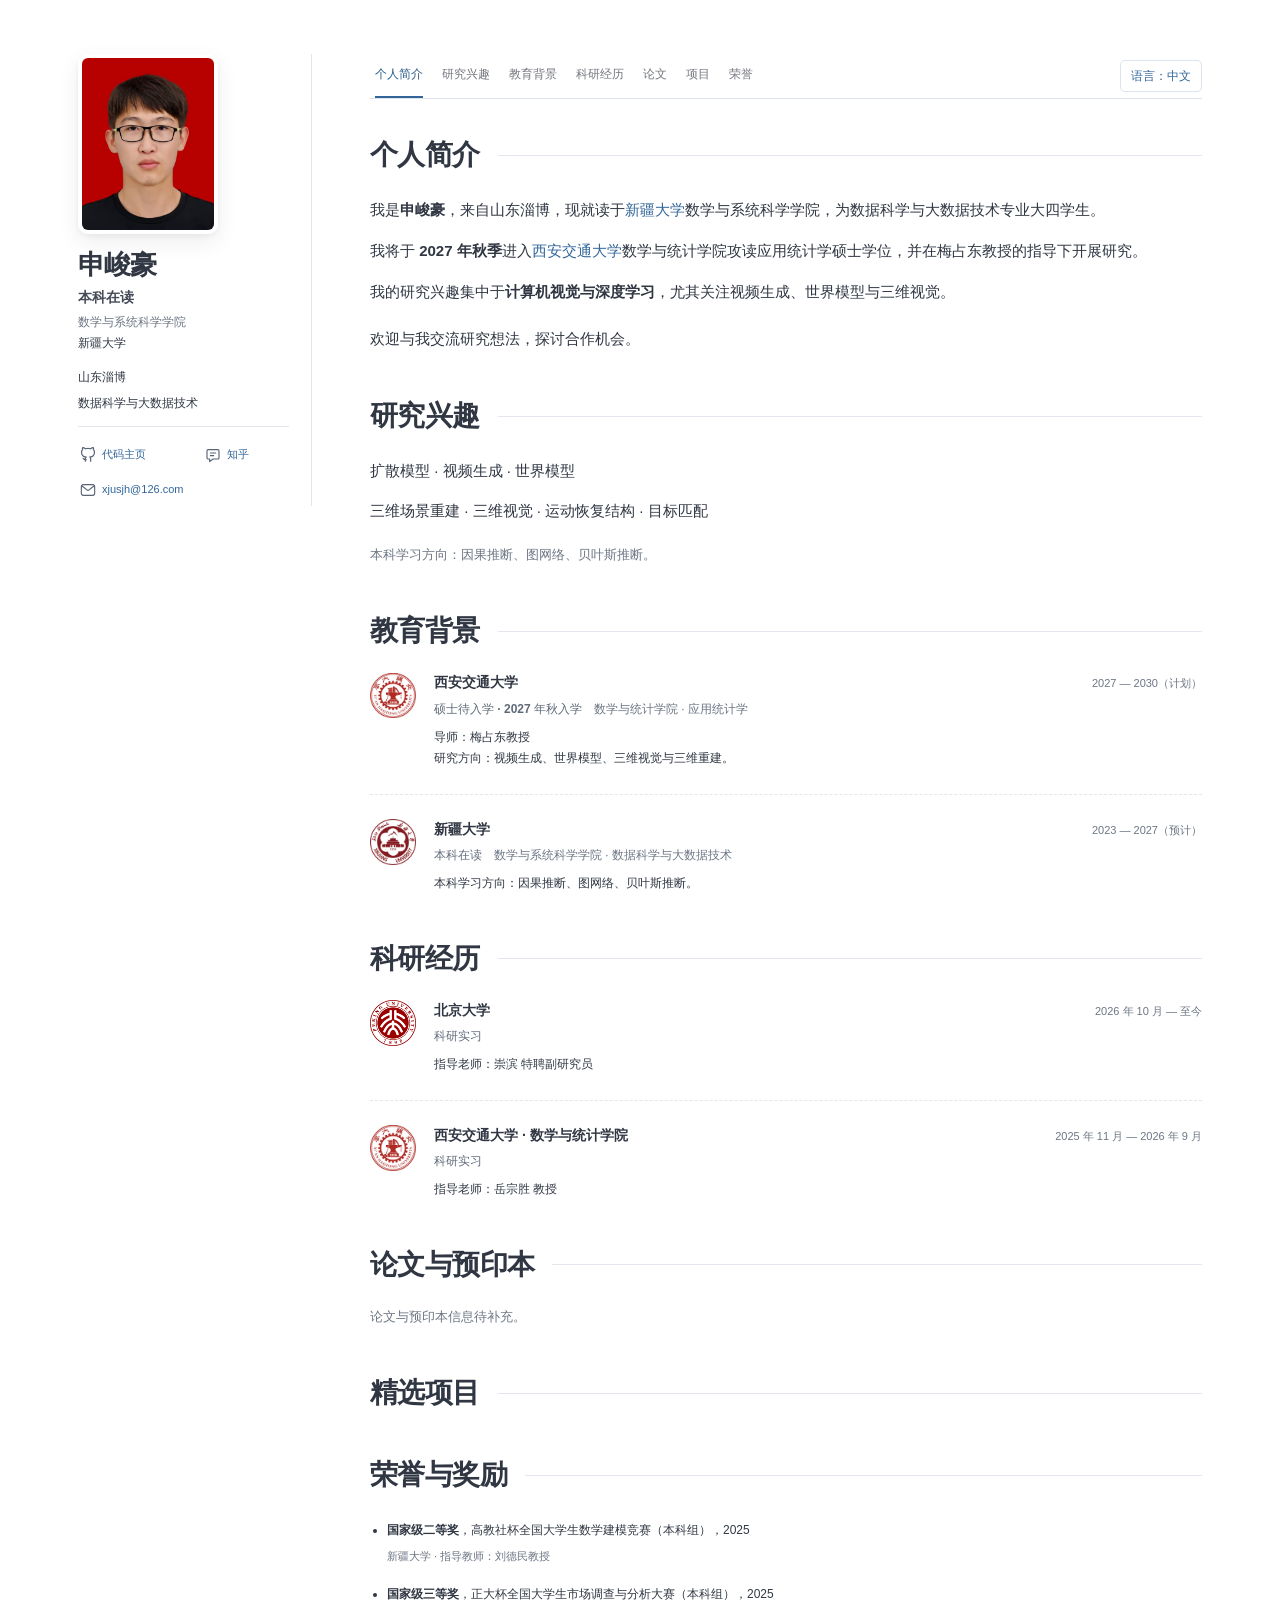
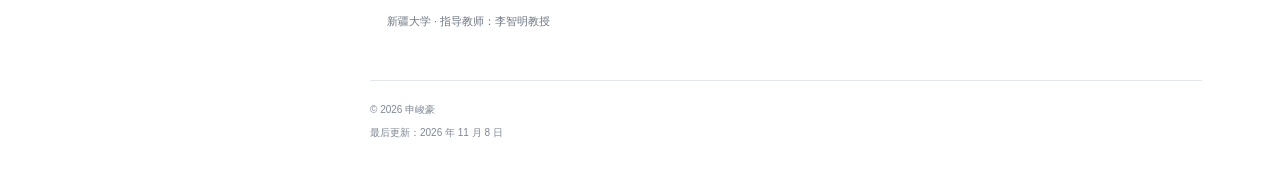
==== commit 6020e25d: "Add email contact link to personal profile" ====
--- a/index.html
+++ b/index.html
@@ -21,7 +21,7 @@
       <div class="profile-org" data-i18n="text4">数学与系统科学学院</div>
       <div class="profile-dept" data-i18n="text5">新疆大学</div>
       <ul class="profile-info-list"><li data-i18n="text6">山东淄博</li><li data-i18n="text7">数据科学与大数据技术</li></ul>
-      <ul class="profile-social-list"><li><a href="https://github.com/J10veff" target="_blank" rel="noopener noreferrer"><svg class="profile-link-icon" viewBox="0 0 24 24" aria-hidden="true" fill="none" stroke="currentColor" stroke-width="1.8"><path d="M9 19c-4 1-4-2-6-2m12 5v-4a3.5 3.5 0 0 0-1-2.7c3.3-.4 6.7-1.6 6.7-7.3A5.7 5.7 0 0 0 19.2 4c.2-.9.2-2-.2-3 0 0-1.3-.4-4.2 1.6a14 14 0 0 0-7.6 0C4.3.6 3 1 3 1c-.4 1-.4 2.1-.2 3A5.7 5.7 0 0 0 1.3 8c0 5.7 3.4 6.9 6.7 7.3A3.5 3.5 0 0 0 7 18v4" transform="translate(1 0)"></path></svg><span id="github-label" data-i18n="github">代码主页</span></a></li><li><a href="https://www.zhihu.com/people/sir-19-12" target="_blank" rel="noopener noreferrer"><svg class="profile-link-icon" viewBox="0 0 24 24" aria-hidden="true" fill="none" stroke="currentColor" stroke-width="1.7" stroke-linecap="round" stroke-linejoin="round"><path d="M5 4h14a2 2 0 0 1 2 2v10a2 2 0 0 1-2 2h-7l-5 4v-4H5a2 2 0 0 1-2-2V6a2 2 0 0 1 2-2Z"/><path d="M8 9h8M8 13h5"/></svg><span data-i18n="zhihu">知乎</span></a></li></ul>
+      <ul class="profile-social-list"><li><a href="https://github.com/J10veff" target="_blank" rel="noopener noreferrer"><svg class="profile-link-icon" viewBox="0 0 24 24" aria-hidden="true" fill="none" stroke="currentColor" stroke-width="1.8"><path d="M9 19c-4 1-4-2-6-2m12 5v-4a3.5 3.5 0 0 0-1-2.7c3.3-.4 6.7-1.6 6.7-7.3A5.7 5.7 0 0 0 19.2 4c.2-.9.2-2-.2-3 0 0-1.3-.4-4.2 1.6a14 14 0 0 0-7.6 0C4.3.6 3 1 3 1c-.4 1-.4 2.1-.2 3A5.7 5.7 0 0 0 1.3 8c0 5.7 3.4 6.9 6.7 7.3A3.5 3.5 0 0 0 7 18v4" transform="translate(1 0)"></path></svg><span id="github-label" data-i18n="github">代码主页</span></a></li><li><a href="https://www.zhihu.com/people/sir-19-12" target="_blank" rel="noopener noreferrer"><svg class="profile-link-icon" viewBox="0 0 24 24" aria-hidden="true" fill="none" stroke="currentColor" stroke-width="1.7" stroke-linecap="round" stroke-linejoin="round"><path d="M5 4h14a2 2 0 0 1 2 2v10a2 2 0 0 1-2 2h-7l-5 4v-4H5a2 2 0 0 1-2-2V6a2 2 0 0 1 2-2Z"/><path d="M8 9h8M8 13h5"/></svg><span data-i18n="zhihu">知乎</span></a></li><li class="social-email"><a href="mailto:xjusjh@126.com"><svg class="profile-link-icon" viewBox="0 0 24 24" aria-hidden="true" fill="none" stroke="currentColor" stroke-width="1.7" stroke-linecap="round" stroke-linejoin="round"><rect x="2" y="4" width="20" height="16" rx="3"/><path d="m3 6 9 7 9-7"/></svg><span>xjusjh@126.com</span></a></li></ul>
     </div>
   </aside>
   <main class="main-content-area">
--- a/css/personal.css
+++ b/css/personal.css
@@ -9,3 +9,4 @@
 .language-toggle:hover{background:var(--wash);border-color:#aebdca}
 .profile-subname{letter-spacing:.5px;font-size:13px}
 @media(max-width:760px){.top-nav{gap:10px}.language-toggle{font-size:11px;padding:6px 8px}.profile-avatar{grid-row:1/7}.section h2{overflow-wrap:anywhere}}
+.profile-social-list .social-email{grid-column:1/-1}
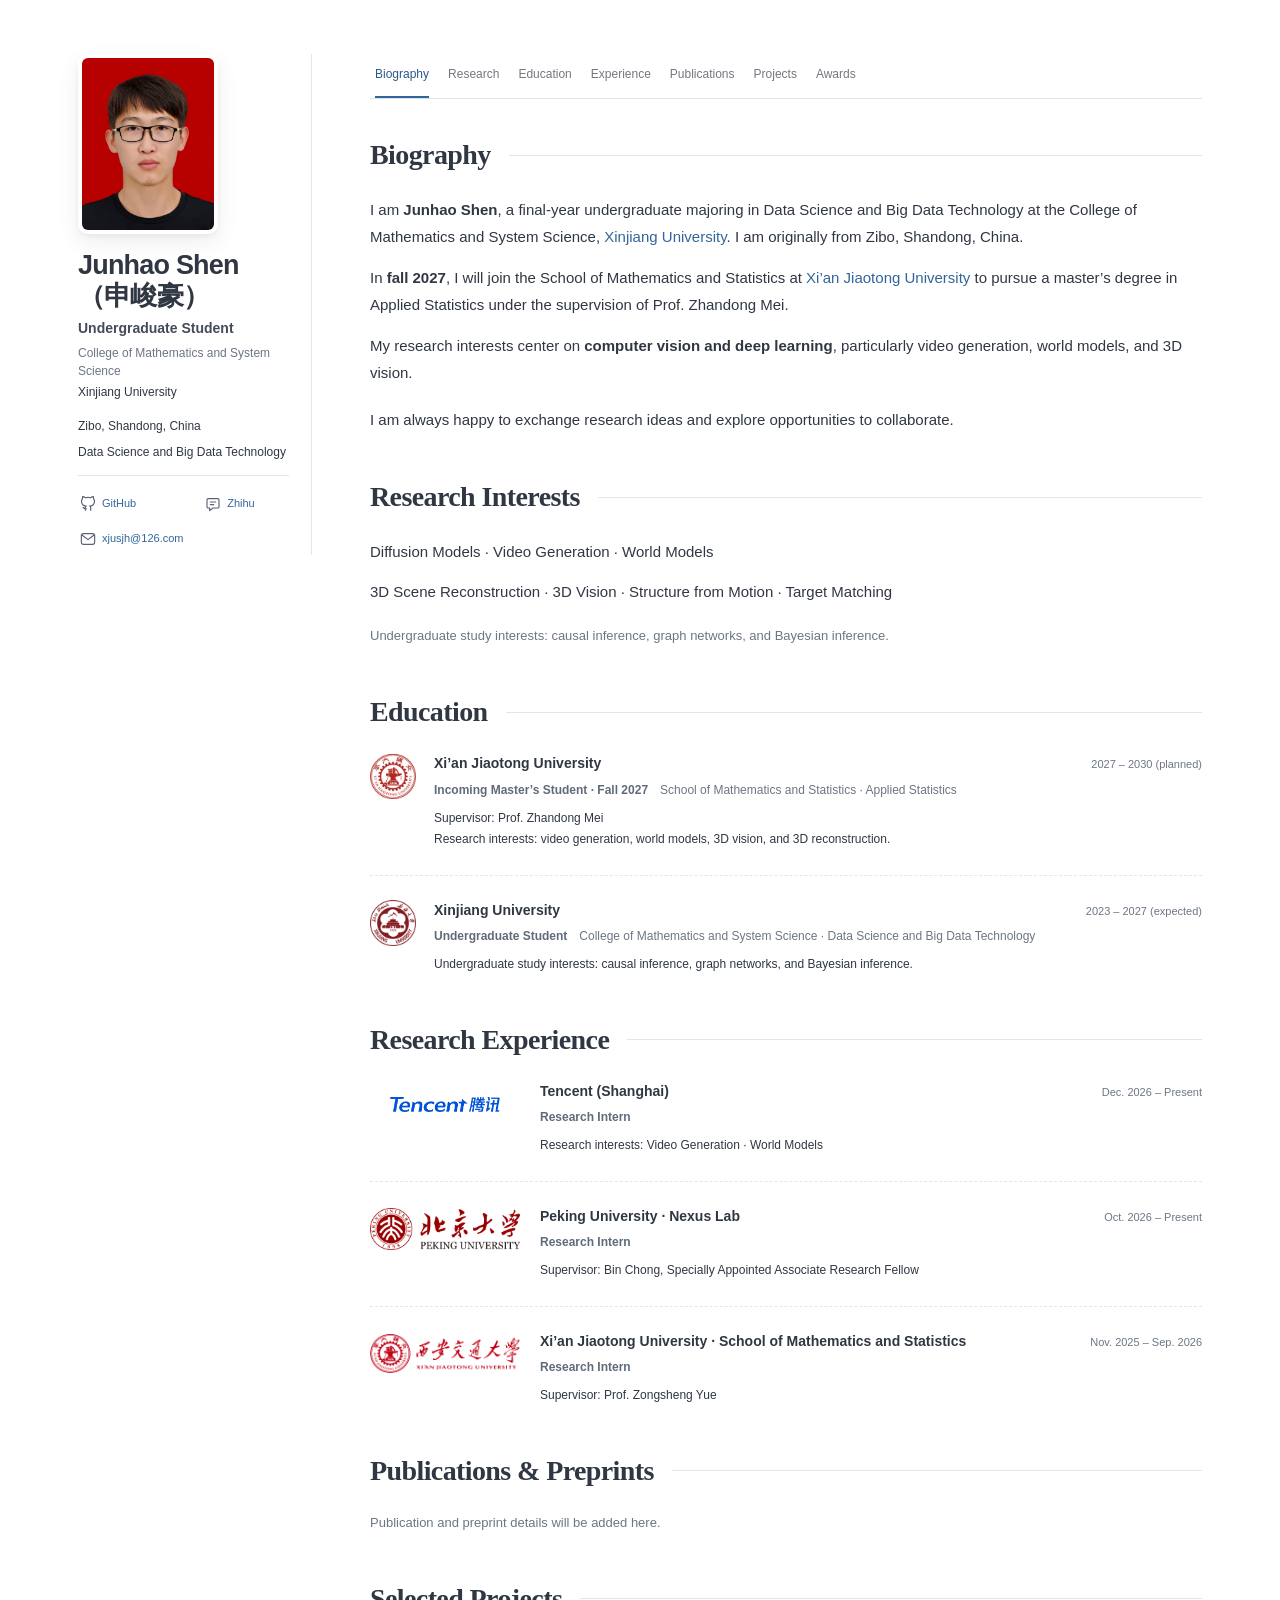
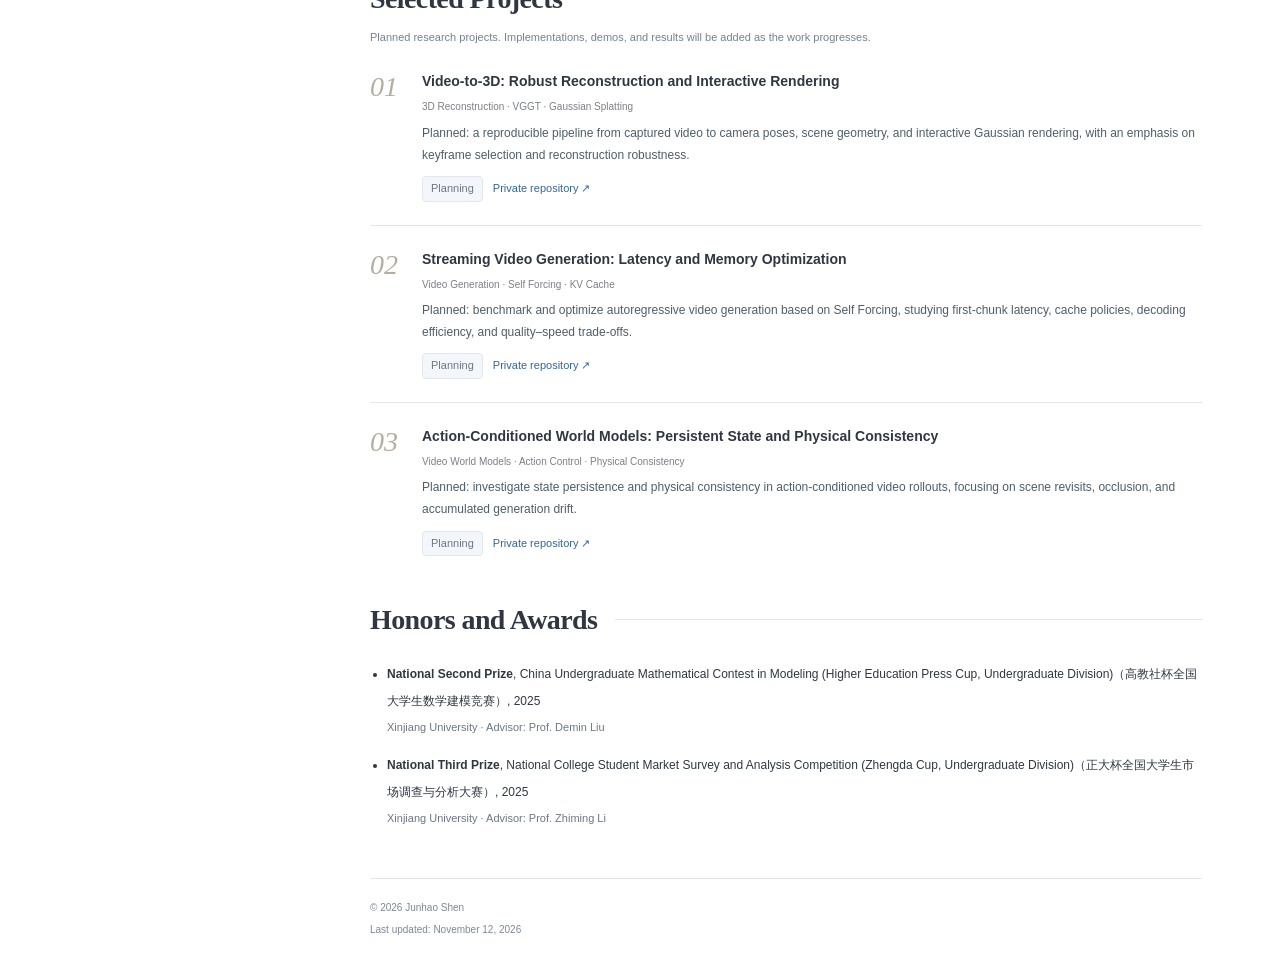
==== commit 9c64a425: "Update academic profile, research experience, awards and planned projects" ====
--- a/index.html
+++ b/index.html
@@ -1,72 +1,103 @@
-<!DOCTYPE html><html lang="zh-CN"><head>
+<!DOCTYPE html><html lang="en"><head>
   <meta charset="UTF-8">
   <meta name="viewport" content="width=device-width, initial-scale=1.0">
-  <title>申峻豪 | 个人学术主页</title>
-  <meta name="description" content="申峻豪的学术主页：计算机视觉、视频生成、世界模型与三维重建。">
-  <meta name="author" content="申峻豪">
+  <title>Junhao Shen | Academic Homepage</title>
+  <meta name="description" content="Academic homepage of Junhao Shen: computer vision, video generation, world models, and 3D reconstruction.">
+  <meta name="author" content="Junhao Shen">
   <meta name="robots" content="noindex, nofollow">
   <link rel="icon" href="./img/favicon.svg" type="image/svg+xml">
   <link rel="stylesheet" href="./css/site.css">
   <link rel="stylesheet" href="./css/personal.css">
-  <script src="./js/language.js" defer=""></script><script src="./js/main.js" defer=""></script>
+  <script src="./js/main.js" defer=""></script>
 </head>
 <body>
-<a class="skip-link" href="#about" data-i18n="text0">跳到正文</a>
+<a class="skip-link" href="#about">Skip to content</a>
 <div class="layout-wrapper">
   <aside class="sidebar">
     <div class="sidebar-card">
-      <div class="profile-avatar"><img src="./img/portrait.jpg" alt="申峻豪的个人照片" width="140" height="180"></div>
-      <h1 class="profile-name" data-i18n="text1">申峻豪</h1>
-      <div class="profile-title" data-i18n="text3">本科在读</div>
-      <div class="profile-org" data-i18n="text4">数学与系统科学学院</div>
-      <div class="profile-dept" data-i18n="text5">新疆大学</div>
-      <ul class="profile-info-list"><li data-i18n="text6">山东淄博</li><li data-i18n="text7">数据科学与大数据技术</li></ul>
-      <ul class="profile-social-list"><li><a href="https://github.com/J10veff" target="_blank" rel="noopener noreferrer"><svg class="profile-link-icon" viewBox="0 0 24 24" aria-hidden="true" fill="none" stroke="currentColor" stroke-width="1.8"><path d="M9 19c-4 1-4-2-6-2m12 5v-4a3.5 3.5 0 0 0-1-2.7c3.3-.4 6.7-1.6 6.7-7.3A5.7 5.7 0 0 0 19.2 4c.2-.9.2-2-.2-3 0 0-1.3-.4-4.2 1.6a14 14 0 0 0-7.6 0C4.3.6 3 1 3 1c-.4 1-.4 2.1-.2 3A5.7 5.7 0 0 0 1.3 8c0 5.7 3.4 6.9 6.7 7.3A3.5 3.5 0 0 0 7 18v4" transform="translate(1 0)"></path></svg><span id="github-label" data-i18n="github">代码主页</span></a></li><li><a href="https://www.zhihu.com/people/sir-19-12" target="_blank" rel="noopener noreferrer"><svg class="profile-link-icon" viewBox="0 0 24 24" aria-hidden="true" fill="none" stroke="currentColor" stroke-width="1.7" stroke-linecap="round" stroke-linejoin="round"><path d="M5 4h14a2 2 0 0 1 2 2v10a2 2 0 0 1-2 2h-7l-5 4v-4H5a2 2 0 0 1-2-2V6a2 2 0 0 1 2-2Z"/><path d="M8 9h8M8 13h5"/></svg><span data-i18n="zhihu">知乎</span></a></li><li class="social-email"><a href="mailto:xjusjh@126.com"><svg class="profile-link-icon" viewBox="0 0 24 24" aria-hidden="true" fill="none" stroke="currentColor" stroke-width="1.7" stroke-linecap="round" stroke-linejoin="round"><rect x="2" y="4" width="20" height="16" rx="3"/><path d="m3 6 9 7 9-7"/></svg><span>xjusjh@126.com</span></a></li></ul>
+      <div class="profile-avatar"><img src="./img/portrait.jpg" alt="Portrait of Junhao Shen" width="140" height="180"></div>
+      <h1 class="profile-name">Junhao Shen（申峻豪）</h1>
+      <div class="profile-title">Undergraduate Student</div>
+      <div class="profile-org">College of Mathematics and System Science</div>
+      <div class="profile-dept">Xinjiang University</div>
+      <ul class="profile-info-list"><li>Zibo, Shandong, China</li><li>Data Science and Big Data Technology</li></ul>
+      <ul class="profile-social-list"><li><a href="https://github.com/J10veff" target="_blank" rel="noopener noreferrer"><svg class="profile-link-icon" viewBox="0 0 24 24" aria-hidden="true" fill="none" stroke="currentColor" stroke-width="1.8"><path d="M9 19c-4 1-4-2-6-2m12 5v-4a3.5 3.5 0 0 0-1-2.7c3.3-.4 6.7-1.6 6.7-7.3A5.7 5.7 0 0 0 19.2 4c.2-.9.2-2-.2-3 0 0-1.3-.4-4.2 1.6a14 14 0 0 0-7.6 0C4.3.6 3 1 3 1c-.4 1-.4 2.1-.2 3A5.7 5.7 0 0 0 1.3 8c0 5.7 3.4 6.9 6.7 7.3A3.5 3.5 0 0 0 7 18v4" transform="translate(1 0)"></path></svg><span id="github-label">GitHub</span></a></li><li><a href="https://www.zhihu.com/people/sir-19-12" target="_blank" rel="noopener noreferrer"><svg class="profile-link-icon" viewBox="0 0 24 24" aria-hidden="true" fill="none" stroke="currentColor" stroke-width="1.7" stroke-linecap="round" stroke-linejoin="round"><path d="M5 4h14a2 2 0 0 1 2 2v10a2 2 0 0 1-2 2h-7l-5 4v-4H5a2 2 0 0 1-2-2V6a2 2 0 0 1 2-2Z"/><path d="M8 9h8M8 13h5"/></svg><span>Zhihu</span></a></li><li class="social-email"><a href="mailto:xjusjh@126.com"><svg class="profile-link-icon" viewBox="0 0 24 24" aria-hidden="true" fill="none" stroke="currentColor" stroke-width="1.7" stroke-linecap="round" stroke-linejoin="round"><rect x="2" y="4" width="20" height="16" rx="3"/><path d="m3 6 9 7 9-7"/></svg><span>xjusjh@126.com</span></a></li></ul>
     </div>
   </aside>
   <main class="main-content-area">
-    <div class="top-nav"><nav class="top-nav-links" aria-label="主页章节">
-      <a href="#about" class="active" data-i18n="text45">个人简介</a><a href="#research" data-i18n="text46">研究兴趣</a><a href="#education" data-i18n="text47">教育背景</a><a href="#experience" data-i18n="text48">科研经历</a><a href="#publications" data-i18n="text49">论文</a><a href="#projects" data-i18n="text50">项目</a><a href="#awards" data-i18n="text51">荣誉</a>
-    </nav><button id="language-toggle" class="language-toggle" type="button" hidden="" aria-label="当前为中文，点击切换至英文" title="切换至英文">语言：中文</button></div>
+    <div class="top-nav"><nav class="top-nav-links" aria-label="Homepage sections">
+      <a href="#about" class="active">Biography</a><a href="#research">Research</a><a href="#education">Education</a><a href="#experience">Experience</a><a href="#publications">Publications</a><a href="#projects">Projects</a><a href="#awards">Awards</a>
+    </nav></div>
     <section class="section" id="about">
-      <h2 data-i18n="text8">个人简介</h2>
-      <p class="intro-lead" data-i18n="text15">我是<strong>申峻豪</strong>，来自山东淄博，现就读于<a href="https://www.xju.edu.cn/" target="_blank" rel="noopener noreferrer">新疆大学</a>数学与系统科学学院，为数据科学与大数据技术专业大四学生。</p>
-      <p data-i18n="text16">我将于 <strong>2027 年秋季</strong>进入<a href="https://www.xjtu.edu.cn/" target="_blank" rel="noopener noreferrer">西安交通大学</a>数学与统计学院攻读应用统计学硕士学位，并在梅占东教授的指导下开展研究。</p>
-      <p data-i18n="text17">我的研究兴趣集中于<strong>计算机视觉与深度学习</strong>，尤其关注视频生成、世界模型与三维视觉。</p>
-      <p class="contact-note" data-i18n="text18">欢迎与我交流研究想法，探讨合作机会。</p>
+      <h2>Biography</h2>
+      <p class="intro-lead">I am <strong>Junhao Shen</strong>, a final-year undergraduate majoring in Data Science and Big Data Technology at the College of Mathematics and System Science, <a href="https://www.xju.edu.cn/" target="_blank" rel="noopener noreferrer">Xinjiang University</a>. I am originally from Zibo, Shandong, China.</p>
+      <p>In <strong>fall 2027</strong>, I will join the School of Mathematics and Statistics at <a href="https://www.xjtu.edu.cn/" target="_blank" rel="noopener noreferrer">Xi’an Jiaotong University</a> to pursue a master’s degree in Applied Statistics under the supervision of Prof. Zhandong Mei.</p>
+      <p>My research interests center on <strong>computer vision and deep learning</strong>, particularly video generation, world models, and 3D vision.</p>
+      <p class="contact-note">I am always happy to exchange research ideas and explore opportunities to collaborate.</p>
     </section>
     <section class="section" id="research">
-      <h2 data-i18n="text9">研究兴趣</h2>
-      <p data-i18n="text19">扩散模型 · 视频生成 · 世界模型</p>
-      <p data-i18n="text20">三维场景重建 · 三维视觉 · 运动恢复结构 · 目标匹配</p>
-      <p class="contact-note" data-i18n="text21">本科学习方向：因果推断、图网络、贝叶斯推断。</p>
+      <h2>Research Interests</h2>
+      <p>Diffusion Models · Video Generation · World Models</p>
+      <p>3D Scene Reconstruction · 3D Vision · Structure from Motion · Target Matching</p>
+      <p class="contact-note">Undergraduate study interests: causal inference, graph networks, and Bayesian inference.</p>
     </section>
     <section class="section" id="education">
-      <h2 data-i18n="text10">教育背景</h2>
+      <h2>Education</h2>
       <ul class="edu-list">
-        <li class="edu-card"><div class="edu-logo-wrap"><img class="edu-logo" src="./img/xian-jiaotong-university.png" alt="西安交通大学校徽" loading="lazy" width="46" height="46"></div><div class="edu-meta"><div class="edu-top"><span class="edu-org" data-i18n="text22">西安交通大学</span><span class="edu-time" data-i18n="text23">2027 — 2030（计划）</span></div><div class="edu-sub"><span class="edu-role" data-i18n="text24">硕士待入学 · 2027 年秋入学</span><span class="edu-note" data-i18n="text25">数学与统计学院 · 应用统计学</span></div><div class="edu-desc" data-i18n="text26">导师：梅占东教授<br>研究方向：视频生成、世界模型、三维视觉与三维重建。</div></div></li>
-        <li class="edu-card"><div class="edu-logo-wrap"><img class="edu-logo" src="./img/xinjiang-university.png" alt="新疆大学校徽" loading="lazy" width="46" height="46"></div><div class="edu-meta"><div class="edu-top"><span class="edu-org" data-i18n="text27">新疆大学</span><span class="edu-time" data-i18n="text28">2023 — 2027（预计）</span></div><div class="edu-sub"><span class="edu-role" data-i18n="text29">本科在读</span><span class="edu-note" data-i18n="text30">数学与系统科学学院 · 数据科学与大数据技术</span></div><div class="edu-desc" data-i18n="text31">本科学习方向：因果推断、图网络、贝叶斯推断。</div></div></li>
+        <li class="edu-card"><div class="edu-logo-wrap"><img class="edu-logo" src="./img/xian-jiaotong-university.png" alt="Xi’an Jiaotong University emblem" loading="lazy" width="46" height="46"></div><div class="edu-meta"><div class="edu-top"><span class="edu-org">Xi’an Jiaotong University</span><span class="edu-time">2027 – 2030 (planned)</span></div><div class="edu-sub"><span class="edu-role">Incoming Master’s Student · Fall 2027</span><span class="edu-note">School of Mathematics and Statistics · Applied Statistics</span></div><div class="edu-desc">Supervisor: Prof. Zhandong Mei<br>Research interests: video generation, world models, 3D vision, and 3D reconstruction.</div></div></li>
+        <li class="edu-card"><div class="edu-logo-wrap"><img class="edu-logo" src="./img/xinjiang-university.png" alt="Xinjiang University emblem" loading="lazy" width="46" height="46"></div><div class="edu-meta"><div class="edu-top"><span class="edu-org">Xinjiang University</span><span class="edu-time">2023 – 2027 (expected)</span></div><div class="edu-sub"><span class="edu-role">Undergraduate Student</span><span class="edu-note">College of Mathematics and System Science · Data Science and Big Data Technology</span></div><div class="edu-desc">Undergraduate study interests: causal inference, graph networks, and Bayesian inference.</div></div></li>
       </ul>
     </section>
     <section class="section" id="experience">
-      <h2 data-i18n="text11">科研经历</h2>
+      <h2>Research Experience</h2>
       <ul class="exp-list">
-        <li class="exp-card"><img class="exp-logo" src="./img/pku-official-logo.png" alt="北京大学校徽" loading="lazy" width="46" height="46"><div class="exp-meta"><div class="exp-top"><span class="exp-org" data-i18n="text32">北京大学</span><span class="exp-time" data-i18n="text33">2026 年 10 月 — 至今</span></div><div class="exp-sub"><span class="exp-role" data-i18n="text34">科研实习</span></div><p class="exp-desc" data-i18n="text35">指导老师：崇滨 特聘副研究员</p></div></li>
-        <li class="exp-card"><img class="exp-logo" src="./img/xian-jiaotong-university.png" alt="西安交通大学校徽" loading="lazy" width="46" height="46"><div class="exp-meta"><div class="exp-top"><span class="exp-org" data-i18n="text36">西安交通大学 · 数学与统计学院</span><span class="exp-time" data-i18n="text37">2025 年 11 月 — 2026 年 9 月</span></div><div class="exp-sub"><span class="exp-role" data-i18n="text38">科研实习</span></div><p class="exp-desc" data-i18n="text39">指导老师：岳宗胜 教授</p></div></li>
+        <li class="exp-card"><img class="exp-logo exp-logo--tencent" src="./img/tencent-logo.png" alt="Tencent logo" loading="lazy" width="110" height="46"><div class="exp-meta"><div class="exp-top"><span class="exp-org">Tencent (Shanghai)</span><span class="exp-time">Dec. 2026 – Present</span></div><div class="exp-sub"><span class="exp-role">Research Intern</span></div><p class="exp-desc">Research interests: Video Generation · World Models</p></div></li>
+        <li class="exp-card"><img class="exp-logo exp-logo--pku" src="./img/pku-horizontal.png" alt="Peking University emblem and wordmark" loading="lazy" width="150" height="46"><div class="exp-meta"><div class="exp-top"><span class="exp-org">Peking University · Nexus Lab</span><span class="exp-time">Oct. 2026 – Present</span></div><div class="exp-sub"><span class="exp-role">Research Intern</span></div><p class="exp-desc">Supervisor: Bin Chong, Specially Appointed Associate Research Fellow</p></div></li>
+        <li class="exp-card"><img class="exp-logo exp-logo--xjtu" src="./img/xjtu-horizontal.png" alt="Xi&#8217;an Jiaotong University emblem and wordmark" loading="lazy" width="150" height="46"><div class="exp-meta"><div class="exp-top"><span class="exp-org">Xi’an Jiaotong University · School of Mathematics and Statistics</span><span class="exp-time">Nov. 2025 – Sep. 2026</span></div><div class="exp-sub"><span class="exp-role">Research Intern</span></div><p class="exp-desc">Supervisor: Prof. Zongsheng Yue</p></div></li>
       </ul>
     </section>
     <section class="section" id="publications">
-      <h2 data-i18n="text12">论文与预印本</h2>
-      <p class="empty-note" data-i18n="text40">论文与预印本信息待补充。</p>
+      <h2>Publications &amp; Preprints</h2>
+      <p class="empty-note">Publication and preprint details will be added here.</p>
     </section>
     <section class="section" id="projects">
-      <h2 data-i18n="text13">精选项目</h2>
+      <h2>Selected Projects</h2>
+      <p class="section-note">Planned research projects. Implementations, demos, and results will be added as the work progresses.</p>
+      <ul class="project-list">
+        <li class="project-card project-card-text">
+          <span class="project-index" aria-hidden="true">01</span>
+          <div class="project-content">
+            <h3 class="project-title">Video-to-3D: Robust Reconstruction and Interactive Rendering</h3>
+            <span class="project-keywords">3D Reconstruction · VGGT · Gaussian Splatting</span>
+            <p class="project-desc">Planned: a reproducible pipeline from captured video to camera poses, scene geometry, and interactive Gaussian rendering, with an emphasis on keyframe selection and reconstruction robustness.</p>
+            <div class="project-resources"><span class="project-status">Planning</span><a href="https://github.com/J10veff/video-to-3d" target="_blank" rel="noopener noreferrer">Private repository ↗</a></div>
+          </div>
+        </li>
+        <li class="project-card project-card-text">
+          <span class="project-index" aria-hidden="true">02</span>
+          <div class="project-content">
+            <h3 class="project-title">Streaming Video Generation: Latency and Memory Optimization</h3>
+            <span class="project-keywords">Video Generation · Self Forcing · KV Cache</span>
+            <p class="project-desc">Planned: benchmark and optimize autoregressive video generation based on Self Forcing, studying first-chunk latency, cache policies, decoding efficiency, and quality–speed trade-offs.</p>
+            <div class="project-resources"><span class="project-status">Planning</span><a href="https://github.com/J10veff/streaming-video-generation" target="_blank" rel="noopener noreferrer">Private repository ↗</a></div>
+          </div>
+        </li>
+        <li class="project-card project-card-text">
+          <span class="project-index" aria-hidden="true">03</span>
+          <div class="project-content">
+            <h3 class="project-title">Action-Conditioned World Models: Persistent State and Physical Consistency</h3>
+            <span class="project-keywords">Video World Models · Action Control · Physical Consistency</span>
+            <p class="project-desc">Planned: investigate state persistence and physical consistency in action-conditioned video rollouts, focusing on scene revisits, occlusion, and accumulated generation drift.</p>
+            <div class="project-resources"><span class="project-status">Planning</span><a href="https://github.com/J10veff/action-world-model" target="_blank" rel="noopener noreferrer">Private repository ↗</a></div>
+          </div>
+        </li>
+      </ul>
     </section>
     <section class="section" id="awards">
-      <h2 data-i18n="text14">荣誉与奖励</h2>
-      <ul><li data-i18n="text41"><strong>国家级二等奖</strong>，高教社杯全国大学生数学建模竞赛（本科组），2025<br><span class="award-detail">新疆大学 · 指导教师：刘德民教授</span></li><li data-i18n="text42"><strong>国家级三等奖</strong>，正大杯全国大学生市场调查与分析大赛（本科组），2025<br><span class="award-detail">新疆大学 · 指导教师：李智明教授</span></li></ul>
+      <h2>Honors and Awards</h2>
+      <ul><li><strong>National Second Prize</strong>, China Undergraduate Mathematical Contest in Modeling (Higher Education Press Cup, Undergraduate Division)（高教社杯全国大学生数学建模竞赛）, 2025<br><span class="award-detail">Xinjiang University · Advisor: Prof. Demin Liu</span></li><li><strong>National Third Prize</strong>, National College Student Market Survey and Analysis Competition (Zhengda Cup, Undergraduate Division)（正大杯全国大学生市场调查与分析大赛）, 2025<br><span class="award-detail">Xinjiang University · Advisor: Prof. Zhiming Li</span></li></ul>
     </section>
-    <footer class="page-footer"><p data-i18n="text43">© 2026 申峻豪</p><p data-i18n="text44">最后更新：2026 年 11 月 8 日</p></footer>
+    <footer class="page-footer"><p>© 2026 Junhao Shen</p><p>Last updated: November 12, 2026</p></footer>
   </main>
 </div>
 
--- a/css/personal.css
+++ b/css/personal.css
@@ -1,12 +1,27 @@
 .profile-avatar img{width:140px;height:180px;object-fit:cover;object-position:center 20%}.empty-note{font-size:13px;color:var(--muted)}.award-detail{color:var(--muted);font-size:11px}#awards li{margin-bottom:12px}.profile-info-list{overflow-wrap:anywhere}@media(max-width:760px){.profile-avatar img{width:92px;height:126px}.profile-avatar{grid-row:1/6}.top-nav-links{gap:12px}}@media print{.sidebar{position:static}.top-nav,.profile-social-list{display:none}.layout-wrapper{padding:0;grid-template-columns:180px minmax(0,1fr);gap:30px}.section{break-inside:avoid}.page-footer{margin-top:20px}@page{size:A4;margin:16mm}}
 
-/* Keep the language control visible while navigation scrolls on small screens. */
+/* Keep navigation horizontally scrollable on small screens. */
 .top-nav{display:flex;align-items:center;gap:16px;overflow:visible}
 .top-nav-links{min-width:0;flex:1;flex-wrap:nowrap;overflow-x:auto;overflow-y:hidden;scrollbar-width:none;padding-bottom:1px}
 .top-nav-links::-webkit-scrollbar{display:none}
 .top-nav-links a:focus-visible{outline-offset:-3px}
-.language-toggle{flex-shrink:0;border:1px solid #dce3ec;border-radius:5px;padding:6px 10px;background:#fff;color:var(--accent);font-size:12px;line-height:1.5;white-space:nowrap}
-.language-toggle:hover{background:var(--wash);border-color:#aebdca}
 .profile-subname{letter-spacing:.5px;font-size:13px}
-@media(max-width:760px){.top-nav{gap:10px}.language-toggle{font-size:11px;padding:6px 8px}.profile-avatar{grid-row:1/7}.section h2{overflow-wrap:anywhere}}
+@media(max-width:760px){.top-nav{gap:10px}.profile-avatar{grid-row:1/7}.section h2{overflow-wrap:anywhere}}
 .profile-social-list .social-email{grid-column:1/-1}
+.project-resources{display:flex;align-items:center;flex-wrap:wrap;gap:10px;margin-top:10px;font-size:11px}
+.project-status{padding:2px 8px;border:1px solid var(--line);border-radius:4px;background:var(--wash);color:var(--muted)}
+/* A shared logo column keeps every experience's text on the same vertical axis. */
+.exp-card{display:grid;grid-template-columns:150px minmax(0,1fr);column-gap:20px}
+.exp-card>.exp-logo{justify-self:center}
+.exp-logo--tencent{width:110px;border-radius:0}
+.exp-logo--xjtu,.exp-logo--pku{width:150px;border-radius:0}
+@media(max-width:760px){
+  .exp-card{grid-template-columns:110px minmax(0,1fr);column-gap:16px}
+  .exp-logo--tencent{width:86px}
+  .exp-logo--xjtu,.exp-logo--pku{width:110px}
+}
+@media(max-width:480px){
+  .exp-card{grid-template-columns:96px minmax(0,1fr);column-gap:12px}
+  .exp-logo--tencent{width:72px}
+  .exp-logo--xjtu,.exp-logo--pku{width:96px}
+}
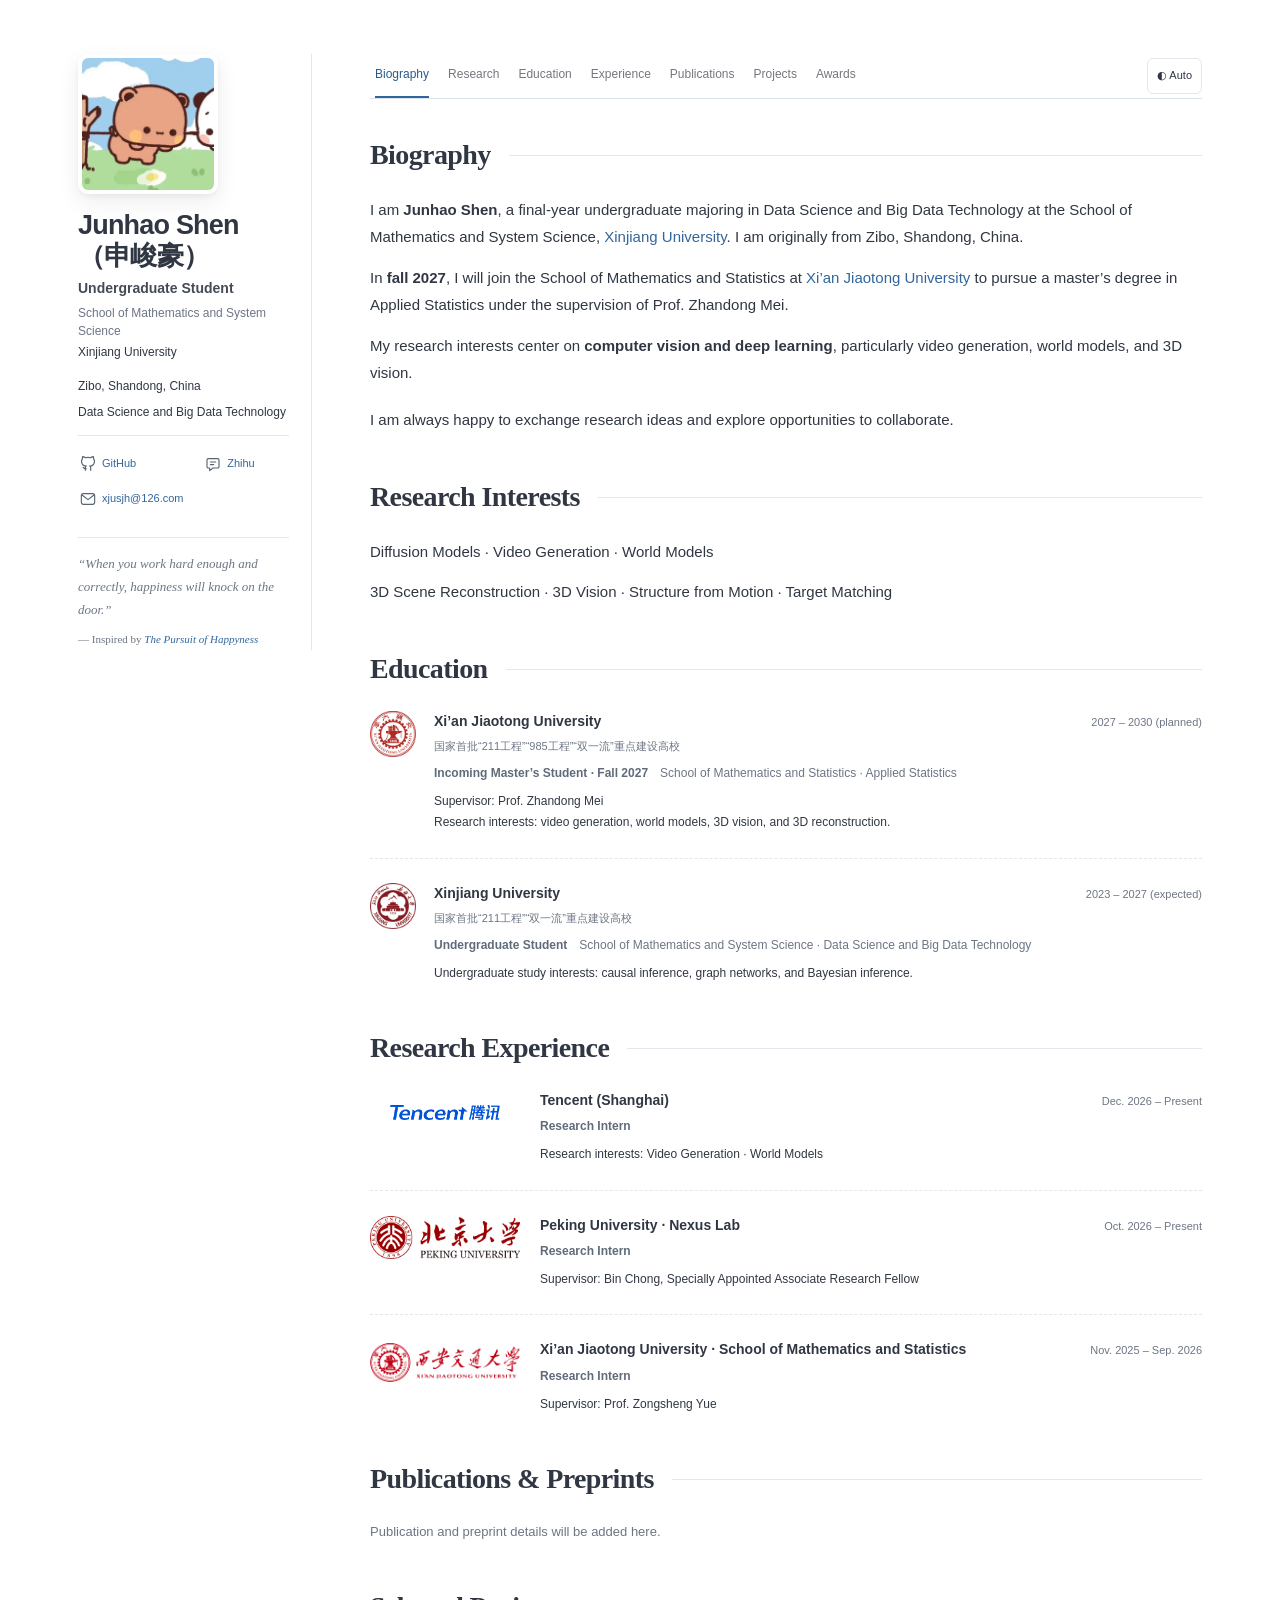
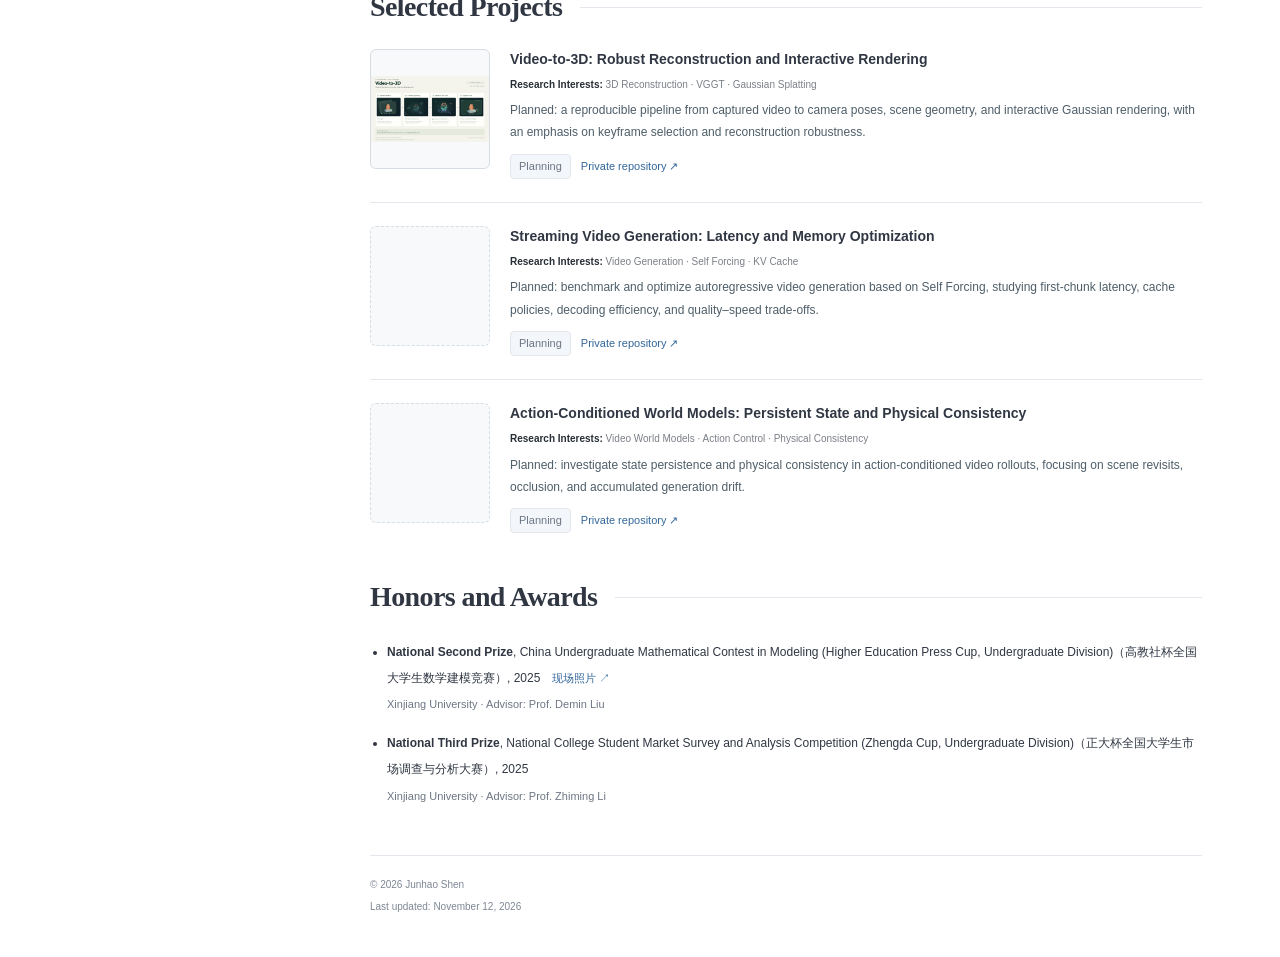
==== commit a01e3f60: "Refresh profile, project previews, ceremony album and color themes" ====
--- a/index.html
+++ b/index.html
@@ -1,5 +1,6 @@
 <!DOCTYPE html><html lang="en"><head>
   <meta charset="UTF-8">
+  <script src="./js/theme.js"></script>
   <meta name="viewport" content="width=device-width, initial-scale=1.0">
   <title>Junhao Shen | Academic Homepage</title>
   <meta name="description" content="Academic homepage of Junhao Shen: computer vision, video generation, world models, and 3D reconstruction.">
@@ -9,28 +10,30 @@
   <link rel="stylesheet" href="./css/site.css">
   <link rel="stylesheet" href="./css/personal.css">
   <script src="./js/main.js" defer=""></script>
+  <link rel="stylesheet" href="./css/theme.css">
 </head>
 <body>
 <a class="skip-link" href="#about">Skip to content</a>
 <div class="layout-wrapper">
   <aside class="sidebar">
     <div class="sidebar-card">
-      <div class="profile-avatar"><img src="./img/portrait.jpg" alt="Portrait of Junhao Shen" width="140" height="180"></div>
+      <div class="profile-avatar"><img src="./img/avatar.jpg" alt="Illustrated avatar of Junhao Shen" width="140" height="140"></div>
       <h1 class="profile-name">Junhao Shen（申峻豪）</h1>
       <div class="profile-title">Undergraduate Student</div>
-      <div class="profile-org">College of Mathematics and System Science</div>
+      <div class="profile-org">School of Mathematics and System Science</div>
       <div class="profile-dept">Xinjiang University</div>
       <ul class="profile-info-list"><li>Zibo, Shandong, China</li><li>Data Science and Big Data Technology</li></ul>
       <ul class="profile-social-list"><li><a href="https://github.com/J10veff" target="_blank" rel="noopener noreferrer"><svg class="profile-link-icon" viewBox="0 0 24 24" aria-hidden="true" fill="none" stroke="currentColor" stroke-width="1.8"><path d="M9 19c-4 1-4-2-6-2m12 5v-4a3.5 3.5 0 0 0-1-2.7c3.3-.4 6.7-1.6 6.7-7.3A5.7 5.7 0 0 0 19.2 4c.2-.9.2-2-.2-3 0 0-1.3-.4-4.2 1.6a14 14 0 0 0-7.6 0C4.3.6 3 1 3 1c-.4 1-.4 2.1-.2 3A5.7 5.7 0 0 0 1.3 8c0 5.7 3.4 6.9 6.7 7.3A3.5 3.5 0 0 0 7 18v4" transform="translate(1 0)"></path></svg><span id="github-label">GitHub</span></a></li><li><a href="https://www.zhihu.com/people/sir-19-12" target="_blank" rel="noopener noreferrer"><svg class="profile-link-icon" viewBox="0 0 24 24" aria-hidden="true" fill="none" stroke="currentColor" stroke-width="1.7" stroke-linecap="round" stroke-linejoin="round"><path d="M5 4h14a2 2 0 0 1 2 2v10a2 2 0 0 1-2 2h-7l-5 4v-4H5a2 2 0 0 1-2-2V6a2 2 0 0 1 2-2Z"/><path d="M8 9h8M8 13h5"/></svg><span>Zhihu</span></a></li><li class="social-email"><a href="mailto:xjusjh@126.com"><svg class="profile-link-icon" viewBox="0 0 24 24" aria-hidden="true" fill="none" stroke="currentColor" stroke-width="1.7" stroke-linecap="round" stroke-linejoin="round"><rect x="2" y="4" width="20" height="16" rx="3"/><path d="m3 6 9 7 9-7"/></svg><span>xjusjh@126.com</span></a></li></ul>
+      <blockquote class="profile-motto">“When you work hard enough and correctly, happiness will knock on the door.”<span class="motto-source">— Inspired by <cite><a href="https://en.wikipedia.org/wiki/The_Pursuit_of_Happyness" target="_blank" rel="noopener noreferrer">The Pursuit of Happyness</a></cite></span></blockquote>
     </div>
   </aside>
   <main class="main-content-area">
     <div class="top-nav"><nav class="top-nav-links" aria-label="Homepage sections">
       <a href="#about" class="active">Biography</a><a href="#research">Research</a><a href="#education">Education</a><a href="#experience">Experience</a><a href="#publications">Publications</a><a href="#projects">Projects</a><a href="#awards">Awards</a>
-    </nav></div>
+    </nav><button class="theme-toggle" type="button" hidden aria-label="Change color theme">◐ Auto</button></div>
     <section class="section" id="about">
       <h2>Biography</h2>
-      <p class="intro-lead">I am <strong>Junhao Shen</strong>, a final-year undergraduate majoring in Data Science and Big Data Technology at the College of Mathematics and System Science, <a href="https://www.xju.edu.cn/" target="_blank" rel="noopener noreferrer">Xinjiang University</a>. I am originally from Zibo, Shandong, China.</p>
+      <p class="intro-lead">I am <strong>Junhao Shen</strong>, a final-year undergraduate majoring in Data Science and Big Data Technology at the School of Mathematics and System Science, <a href="https://www.xju.edu.cn/" target="_blank" rel="noopener noreferrer">Xinjiang University</a>. I am originally from Zibo, Shandong, China.</p>
       <p>In <strong>fall 2027</strong>, I will join the School of Mathematics and Statistics at <a href="https://www.xjtu.edu.cn/" target="_blank" rel="noopener noreferrer">Xi’an Jiaotong University</a> to pursue a master’s degree in Applied Statistics under the supervision of Prof. Zhandong Mei.</p>
       <p>My research interests center on <strong>computer vision and deep learning</strong>, particularly video generation, world models, and 3D vision.</p>
       <p class="contact-note">I am always happy to exchange research ideas and explore opportunities to collaborate.</p>
@@ -39,13 +42,12 @@
       <h2>Research Interests</h2>
       <p>Diffusion Models · Video Generation · World Models</p>
       <p>3D Scene Reconstruction · 3D Vision · Structure from Motion · Target Matching</p>
-      <p class="contact-note">Undergraduate study interests: causal inference, graph networks, and Bayesian inference.</p>
     </section>
     <section class="section" id="education">
       <h2>Education</h2>
       <ul class="edu-list">
-        <li class="edu-card"><div class="edu-logo-wrap"><img class="edu-logo" src="./img/xian-jiaotong-university.png" alt="Xi’an Jiaotong University emblem" loading="lazy" width="46" height="46"></div><div class="edu-meta"><div class="edu-top"><span class="edu-org">Xi’an Jiaotong University</span><span class="edu-time">2027 – 2030 (planned)</span></div><div class="edu-sub"><span class="edu-role">Incoming Master’s Student · Fall 2027</span><span class="edu-note">School of Mathematics and Statistics · Applied Statistics</span></div><div class="edu-desc">Supervisor: Prof. Zhandong Mei<br>Research interests: video generation, world models, 3D vision, and 3D reconstruction.</div></div></li>
-        <li class="edu-card"><div class="edu-logo-wrap"><img class="edu-logo" src="./img/xinjiang-university.png" alt="Xinjiang University emblem" loading="lazy" width="46" height="46"></div><div class="edu-meta"><div class="edu-top"><span class="edu-org">Xinjiang University</span><span class="edu-time">2023 – 2027 (expected)</span></div><div class="edu-sub"><span class="edu-role">Undergraduate Student</span><span class="edu-note">College of Mathematics and System Science · Data Science and Big Data Technology</span></div><div class="edu-desc">Undergraduate study interests: causal inference, graph networks, and Bayesian inference.</div></div></li>
+        <li class="edu-card"><div class="edu-logo-wrap"><img class="edu-logo" src="./img/xian-jiaotong-university.png" alt="Xi’an Jiaotong University emblem" loading="lazy" width="46" height="46"></div><div class="edu-meta"><div class="edu-top"><span class="edu-org">Xi’an Jiaotong University</span><span class="edu-time">2027 – 2030 (planned)</span></div><p class="edu-distinction" lang="zh-CN">国家首批“211工程”“985工程”“双一流”重点建设高校</p><div class="edu-sub"><span class="edu-role">Incoming Master’s Student · Fall 2027</span><span class="edu-note">School of Mathematics and Statistics · Applied Statistics</span></div><div class="edu-desc">Supervisor: Prof. Zhandong Mei<br>Research interests: video generation, world models, 3D vision, and 3D reconstruction.</div></div></li>
+        <li class="edu-card"><div class="edu-logo-wrap"><img class="edu-logo" src="./img/xinjiang-university.png" alt="Xinjiang University emblem" loading="lazy" width="46" height="46"></div><div class="edu-meta"><div class="edu-top"><span class="edu-org">Xinjiang University</span><span class="edu-time">2023 – 2027 (expected)</span></div><p class="edu-distinction" lang="zh-CN">国家首批“211工程”“双一流”重点建设高校</p><div class="edu-sub"><span class="edu-role">Undergraduate Student</span><span class="edu-note">School of Mathematics and System Science · Data Science and Big Data Technology</span></div><div class="edu-desc">Undergraduate study interests: causal inference, graph networks, and Bayesian inference.</div></div></li>
       </ul>
     </section>
     <section class="section" id="experience">
@@ -62,31 +64,30 @@
     </section>
     <section class="section" id="projects">
       <h2>Selected Projects</h2>
-      <p class="section-note">Planned research projects. Implementations, demos, and results will be added as the work progresses.</p>
       <ul class="project-list">
-        <li class="project-card project-card-text">
-          <span class="project-index" aria-hidden="true">01</span>
+        <li class="project-card project-card-preview">
+          <div class="project-preview-placeholder project-preview-filled"><img src="./img/video-to-3d-concept.png" alt="Video-to-3D project concept preview" width="120" height="120" loading="lazy"></div>
           <div class="project-content">
             <h3 class="project-title">Video-to-3D: Robust Reconstruction and Interactive Rendering</h3>
-            <span class="project-keywords">3D Reconstruction · VGGT · Gaussian Splatting</span>
+            <span class="project-keywords"><strong>Research Interests:</strong> 3D Reconstruction · VGGT · Gaussian Splatting</span>
             <p class="project-desc">Planned: a reproducible pipeline from captured video to camera poses, scene geometry, and interactive Gaussian rendering, with an emphasis on keyframe selection and reconstruction robustness.</p>
             <div class="project-resources"><span class="project-status">Planning</span><a href="https://github.com/J10veff/video-to-3d" target="_blank" rel="noopener noreferrer">Private repository ↗</a></div>
           </div>
         </li>
-        <li class="project-card project-card-text">
-          <span class="project-index" aria-hidden="true">02</span>
+        <li class="project-card project-card-preview">
+          <div class="project-preview-placeholder" aria-hidden="true"></div>
           <div class="project-content">
             <h3 class="project-title">Streaming Video Generation: Latency and Memory Optimization</h3>
-            <span class="project-keywords">Video Generation · Self Forcing · KV Cache</span>
+            <span class="project-keywords"><strong>Research Interests:</strong> Video Generation · Self Forcing · KV Cache</span>
             <p class="project-desc">Planned: benchmark and optimize autoregressive video generation based on Self Forcing, studying first-chunk latency, cache policies, decoding efficiency, and quality–speed trade-offs.</p>
             <div class="project-resources"><span class="project-status">Planning</span><a href="https://github.com/J10veff/streaming-video-generation" target="_blank" rel="noopener noreferrer">Private repository ↗</a></div>
           </div>
         </li>
-        <li class="project-card project-card-text">
-          <span class="project-index" aria-hidden="true">03</span>
+        <li class="project-card project-card-preview">
+          <div class="project-preview-placeholder" aria-hidden="true"></div>
           <div class="project-content">
             <h3 class="project-title">Action-Conditioned World Models: Persistent State and Physical Consistency</h3>
-            <span class="project-keywords">Video World Models · Action Control · Physical Consistency</span>
+            <span class="project-keywords"><strong>Research Interests:</strong> Video World Models · Action Control · Physical Consistency</span>
             <p class="project-desc">Planned: investigate state persistence and physical consistency in action-conditioned video rollouts, focusing on scene revisits, occlusion, and accumulated generation drift.</p>
             <div class="project-resources"><span class="project-status">Planning</span><a href="https://github.com/J10veff/action-world-model" target="_blank" rel="noopener noreferrer">Private repository ↗</a></div>
           </div>
@@ -95,7 +96,7 @@
     </section>
     <section class="section" id="awards">
       <h2>Honors and Awards</h2>
-      <ul><li><strong>National Second Prize</strong>, China Undergraduate Mathematical Contest in Modeling (Higher Education Press Cup, Undergraduate Division)（高教社杯全国大学生数学建模竞赛）, 2025<br><span class="award-detail">Xinjiang University · Advisor: Prof. Demin Liu</span></li><li><strong>National Third Prize</strong>, National College Student Market Survey and Analysis Competition (Zhengda Cup, Undergraduate Division)（正大杯全国大学生市场调查与分析大赛）, 2025<br><span class="award-detail">Xinjiang University · Advisor: Prof. Zhiming Li</span></li></ul>
+      <ul><li><strong>National Second Prize</strong>, China Undergraduate Mathematical Contest in Modeling (Higher Education Press Cup, Undergraduate Division)（高教社杯全国大学生数学建模竞赛）, 2025 <a class="award-photo-link" href="./cumcm-2025-photos.html" lang="zh-CN">现场照片 ↗</a><br><span class="award-detail">Xinjiang University · Advisor: Prof. Demin Liu</span></li><li><strong>National Third Prize</strong>, National College Student Market Survey and Analysis Competition (Zhengda Cup, Undergraduate Division)（正大杯全国大学生市场调查与分析大赛）, 2025<br><span class="award-detail">Xinjiang University · Advisor: Prof. Zhiming Li</span></li></ul>
     </section>
     <footer class="page-footer"><p>© 2026 Junhao Shen</p><p>Last updated: November 12, 2026</p></footer>
   </main>
--- a/css/personal.css
+++ b/css/personal.css
@@ -8,8 +8,22 @@
 .profile-subname{letter-spacing:.5px;font-size:13px}
 @media(max-width:760px){.top-nav{gap:10px}.profile-avatar{grid-row:1/7}.section h2{overflow-wrap:anywhere}}
 .profile-social-list .social-email{grid-column:1/-1}
+.profile-motto{margin:22px 0 0;padding:14px 0 0;border-top:1px solid var(--line);font:italic 13px/1.8 var(--serif);color:var(--muted)}
+.motto-source{display:block;margin-top:8px;font-size:11px;font-style:normal}
+@media(max-width:760px){.profile-motto{grid-column:1/-1;margin-top:16px}}
+.edu-distinction{font-size:11px;line-height:1.7;color:var(--muted);margin:5px 0 7px}
+.profile-avatar img{width:140px;height:140px;object-fit:contain;object-position:center}
+@media(max-width:760px){.profile-avatar img{width:92px;height:92px}}
+.award-photo-link{display:inline-block;margin-left:8px;font-size:11px;white-space:nowrap}
 .project-resources{display:flex;align-items:center;flex-wrap:wrap;gap:10px;margin-top:10px;font-size:11px}
 .project-status{padding:2px 8px;border:1px solid var(--line);border-radius:4px;background:var(--wash);color:var(--muted)}
+.project-card-preview{grid-template-columns:120px minmax(0,1fr);gap:20px;align-items:start}
+.project-preview-placeholder{width:100%;aspect-ratio:1;border:1px dashed #d6dde4;border-radius:6px;background:#f7f9fb}
+.project-preview-placeholder img{width:100%;height:100%;object-fit:cover;border-radius:5px}
+.project-preview-filled{border-style:solid;overflow:hidden}
+.project-preview-filled img{object-fit:contain}
+.project-card-preview .project-keywords strong{font-weight:600;color:#282e36}
+@media(max-width:480px){.project-card-preview{grid-template-columns:76px minmax(0,1fr);gap:14px}}
 /* A shared logo column keeps every experience's text on the same vertical axis. */
 .exp-card{display:grid;grid-template-columns:150px minmax(0,1fr);column-gap:20px}
 .exp-card>.exp-logo{justify-self:center}
--- a/css/theme.css
+++ b/css/theme.css
@@ -0,0 +1,21 @@
+:root{--background:#fff;--heading:#282e36}
+html[data-theme="dark"]{--background:#15191f;--paper:#1d232c;--ink:#e0e5ec;--heading:#edf1f7;--muted:#a6b0c0;--accent:#91bcea;--line:#333e4d;--wash:#222c38}
+body,.top-nav{background:var(--background)}
+.theme-toggle{flex-shrink:0;min-height:36px;padding:5px 9px;border:1px solid var(--line);border-radius:6px;background:var(--paper);color:var(--ink);font-size:11px;white-space:nowrap}
+.theme-toggle:hover{background:var(--wash)}
+.album-toolbar{display:flex;align-items:center;justify-content:space-between;gap:16px}
+html[data-theme="dark"] .section h2,html[data-theme="dark"] .project-title,html[data-theme="dark"] .paper-title,html[data-theme="dark"] .project-card-preview .project-keywords strong{color:var(--heading)}
+html[data-theme="dark"] .profile-title,html[data-theme="dark"] .profile-link-icon,html[data-theme="dark"] .edu-role,html[data-theme="dark"] .exp-role,html[data-theme="dark"] .project-desc{color:var(--ink)}
+html[data-theme="dark"] .top-nav-links a,html[data-theme="dark"] .project-keywords,html[data-theme="dark"] .page-footer,html[data-theme="dark"] .section-note,html[data-theme="dark"] .eyebrow,html[data-theme="dark"] .paper-authors,html[data-theme="dark"] .paper-venue{color:var(--muted)}
+html[data-theme="dark"] .top-nav{border-color:var(--line)}
+html[data-theme="dark"] .top-nav-links a.active,html[data-theme="dark"] .top-nav-links a:hover{color:var(--accent)}
+html[data-theme="dark"] .top-nav-links a::after{background:var(--accent)}
+html[data-theme="dark"] .project-preview-placeholder,html[data-theme="dark"] .ongoing-research{background:var(--wash);border-color:var(--line)}
+html[data-theme="dark"] .profile-avatar img{border-color:var(--paper)}
+/* Preserve original brand colors and legibility on a neutral light backing. */
+html[data-theme="dark"] .edu-logo-wrap,html[data-theme="dark"] .exp-logo{background:#fff;border-radius:6px}
+html[data-theme="dark"] .exp-logo--tencent,html[data-theme="dark"] .exp-logo--pku,html[data-theme="dark"] .exp-logo--xjtu{padding:4px}
+@media print{
+  .theme-toggle{display:none!important}
+  html[data-theme]{--background:#fff;--paper:#fff;--ink:#303743;--heading:#282e36;--muted:#6d7684;--accent:#32669a;--line:#e3e7ed;--wash:#f3f6fa;color-scheme:light!important}
+}
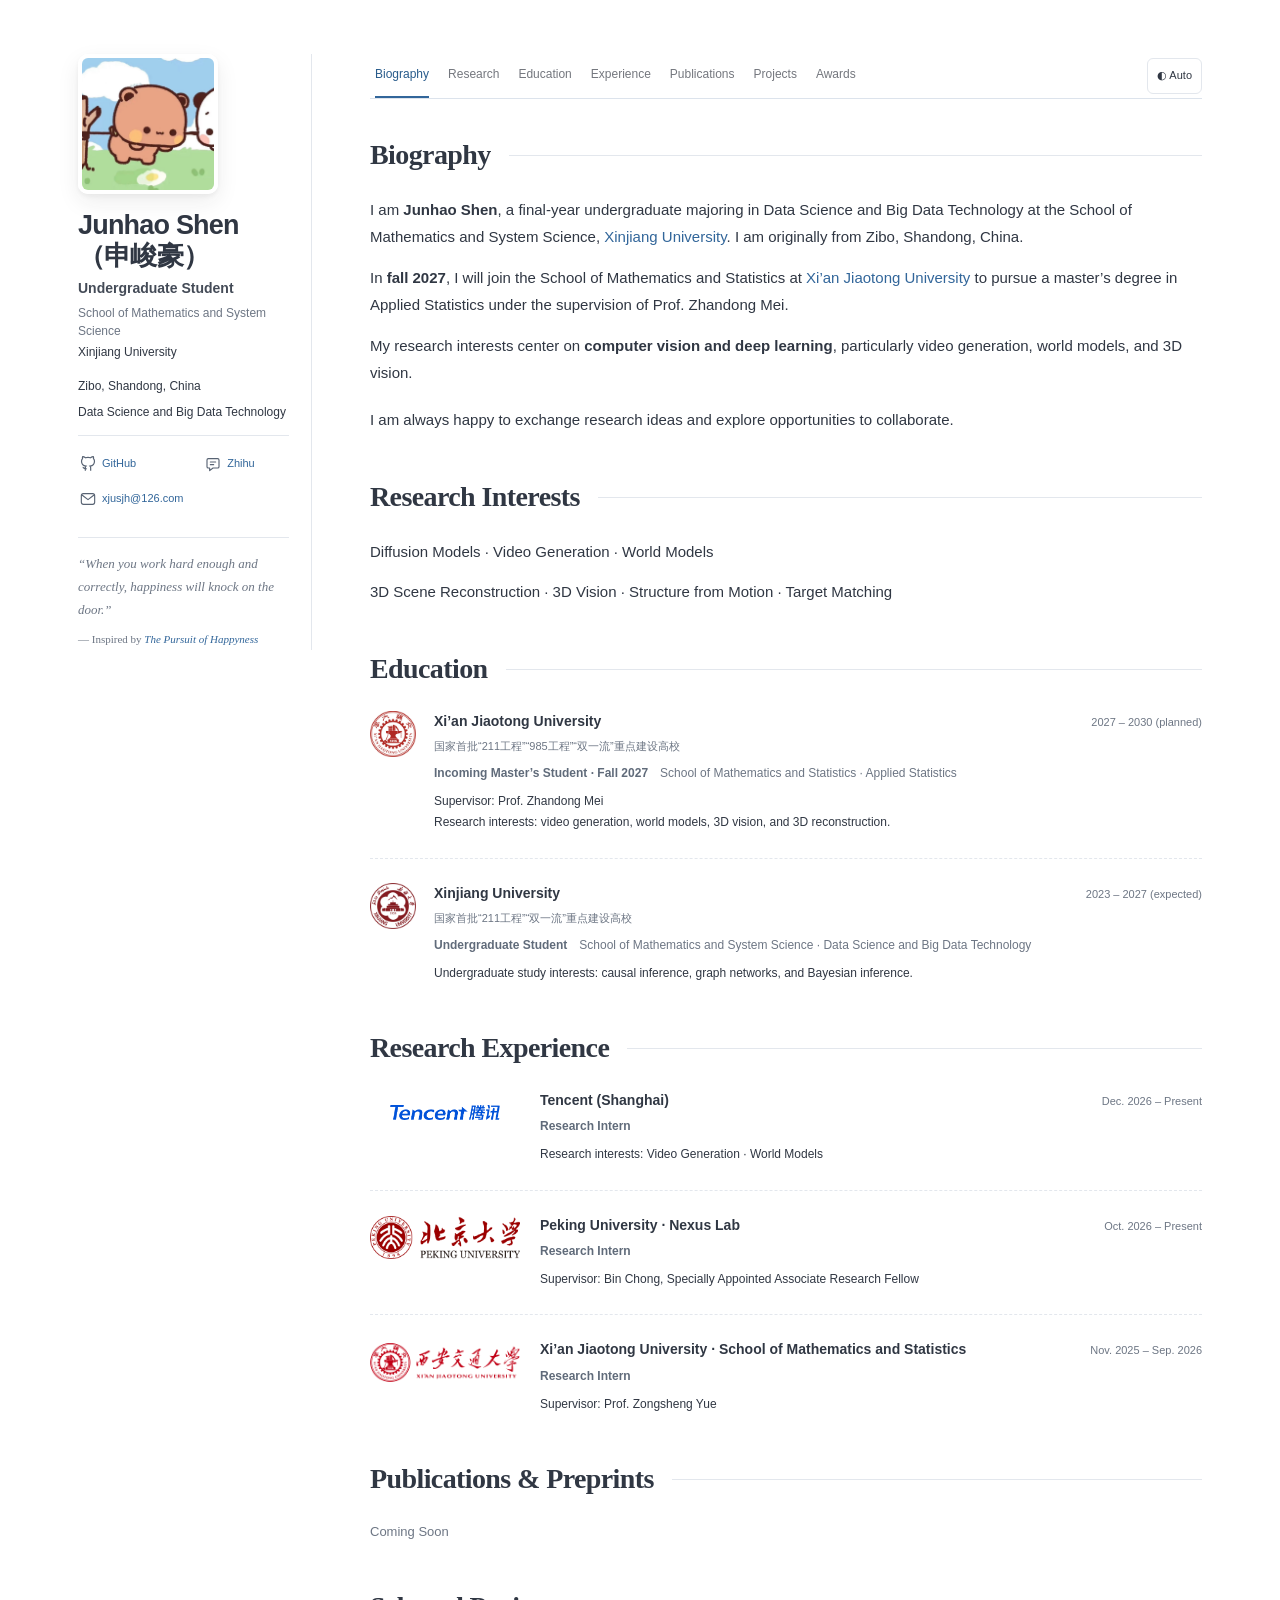
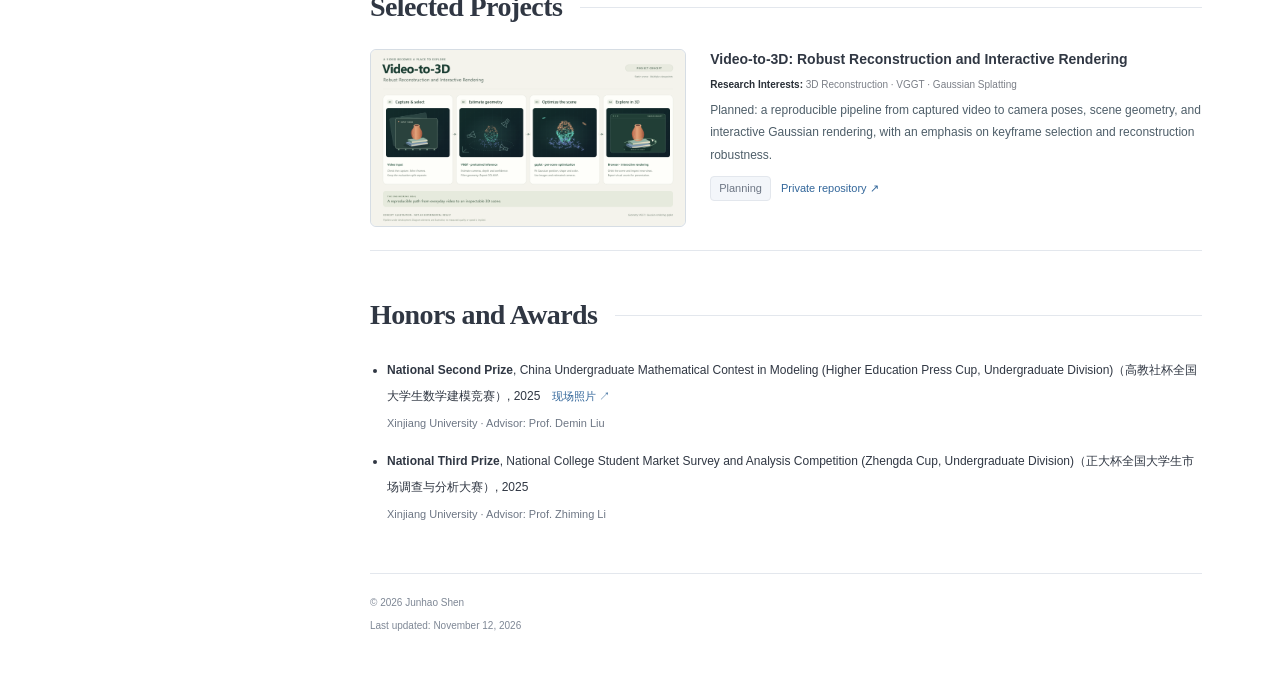
==== commit 8ff0fd60: "Refine project previews and simplify publication placeholder" ====
--- a/index.html
+++ b/index.html
@@ -60,13 +60,13 @@
     </section>
     <section class="section" id="publications">
       <h2>Publications &amp; Preprints</h2>
-      <p class="empty-note">Publication and preprint details will be added here.</p>
+      <p class="empty-note">Coming Soon</p>
     </section>
     <section class="section" id="projects">
       <h2>Selected Projects</h2>
       <ul class="project-list">
         <li class="project-card project-card-preview">
-          <div class="project-preview-placeholder project-preview-filled"><img src="./img/video-to-3d-concept.png" alt="Video-to-3D project concept preview" width="120" height="120" loading="lazy"></div>
+          <div class="project-preview-placeholder project-preview-filled"><a href="./img/video-to-3d-concept.png" target="_blank" rel="noopener noreferrer" aria-label="View full-size Video-to-3D project preview"><img src="./img/video-to-3d-concept.png" alt="Video-to-3D project concept preview" width="1680" height="945" loading="lazy"></a></div>
           <div class="project-content">
             <h3 class="project-title">Video-to-3D: Robust Reconstruction and Interactive Rendering</h3>
             <span class="project-keywords"><strong>Research Interests:</strong> 3D Reconstruction · VGGT · Gaussian Splatting</span>
@@ -74,7 +74,7 @@
             <div class="project-resources"><span class="project-status">Planning</span><a href="https://github.com/J10veff/video-to-3d" target="_blank" rel="noopener noreferrer">Private repository ↗</a></div>
           </div>
         </li>
-        <li class="project-card project-card-preview">
+        <li class="project-card project-card-preview" hidden>
           <div class="project-preview-placeholder" aria-hidden="true"></div>
           <div class="project-content">
             <h3 class="project-title">Streaming Video Generation: Latency and Memory Optimization</h3>
@@ -83,7 +83,7 @@
             <div class="project-resources"><span class="project-status">Planning</span><a href="https://github.com/J10veff/streaming-video-generation" target="_blank" rel="noopener noreferrer">Private repository ↗</a></div>
           </div>
         </li>
-        <li class="project-card project-card-preview">
+        <li class="project-card project-card-preview" hidden>
           <div class="project-preview-placeholder" aria-hidden="true"></div>
           <div class="project-content">
             <h3 class="project-title">Action-Conditioned World Models: Persistent State and Physical Consistency</h3>
--- a/css/personal.css
+++ b/css/personal.css
@@ -17,13 +17,14 @@
 .award-photo-link{display:inline-block;margin-left:8px;font-size:11px;white-space:nowrap}
 .project-resources{display:flex;align-items:center;flex-wrap:wrap;gap:10px;margin-top:10px;font-size:11px}
 .project-status{padding:2px 8px;border:1px solid var(--line);border-radius:4px;background:var(--wash);color:var(--muted)}
-.project-card-preview{grid-template-columns:120px minmax(0,1fr);gap:20px;align-items:start}
-.project-preview-placeholder{width:100%;aspect-ratio:1;border:1px dashed #d6dde4;border-radius:6px;background:#f7f9fb}
-.project-preview-placeholder img{width:100%;height:100%;object-fit:cover;border-radius:5px}
-.project-preview-filled{border-style:solid;overflow:hidden}
+.project-card-preview{grid-template-columns:minmax(0,38%) minmax(0,1fr);gap:24px;align-items:start}
+.project-preview-placeholder{width:100%;aspect-ratio:16/9;border:1px dashed #d6dde4;border-radius:6px;background:#f7f9fb}
+.project-preview-placeholder img{display:block;width:100%;height:auto;border-radius:5px}
+.project-preview-filled{aspect-ratio:auto;border-style:solid;overflow:hidden}
 .project-preview-filled img{object-fit:contain}
+.project-preview-filled a{display:block}
 .project-card-preview .project-keywords strong{font-weight:600;color:#282e36}
-@media(max-width:480px){.project-card-preview{grid-template-columns:76px minmax(0,1fr);gap:14px}}
+@media(max-width:600px){.project-card-preview{grid-template-columns:minmax(0,1fr);gap:16px}}
 /* A shared logo column keeps every experience's text on the same vertical axis. */
 .exp-card{display:grid;grid-template-columns:150px minmax(0,1fr);column-gap:20px}
 .exp-card>.exp-logo{justify-self:center}
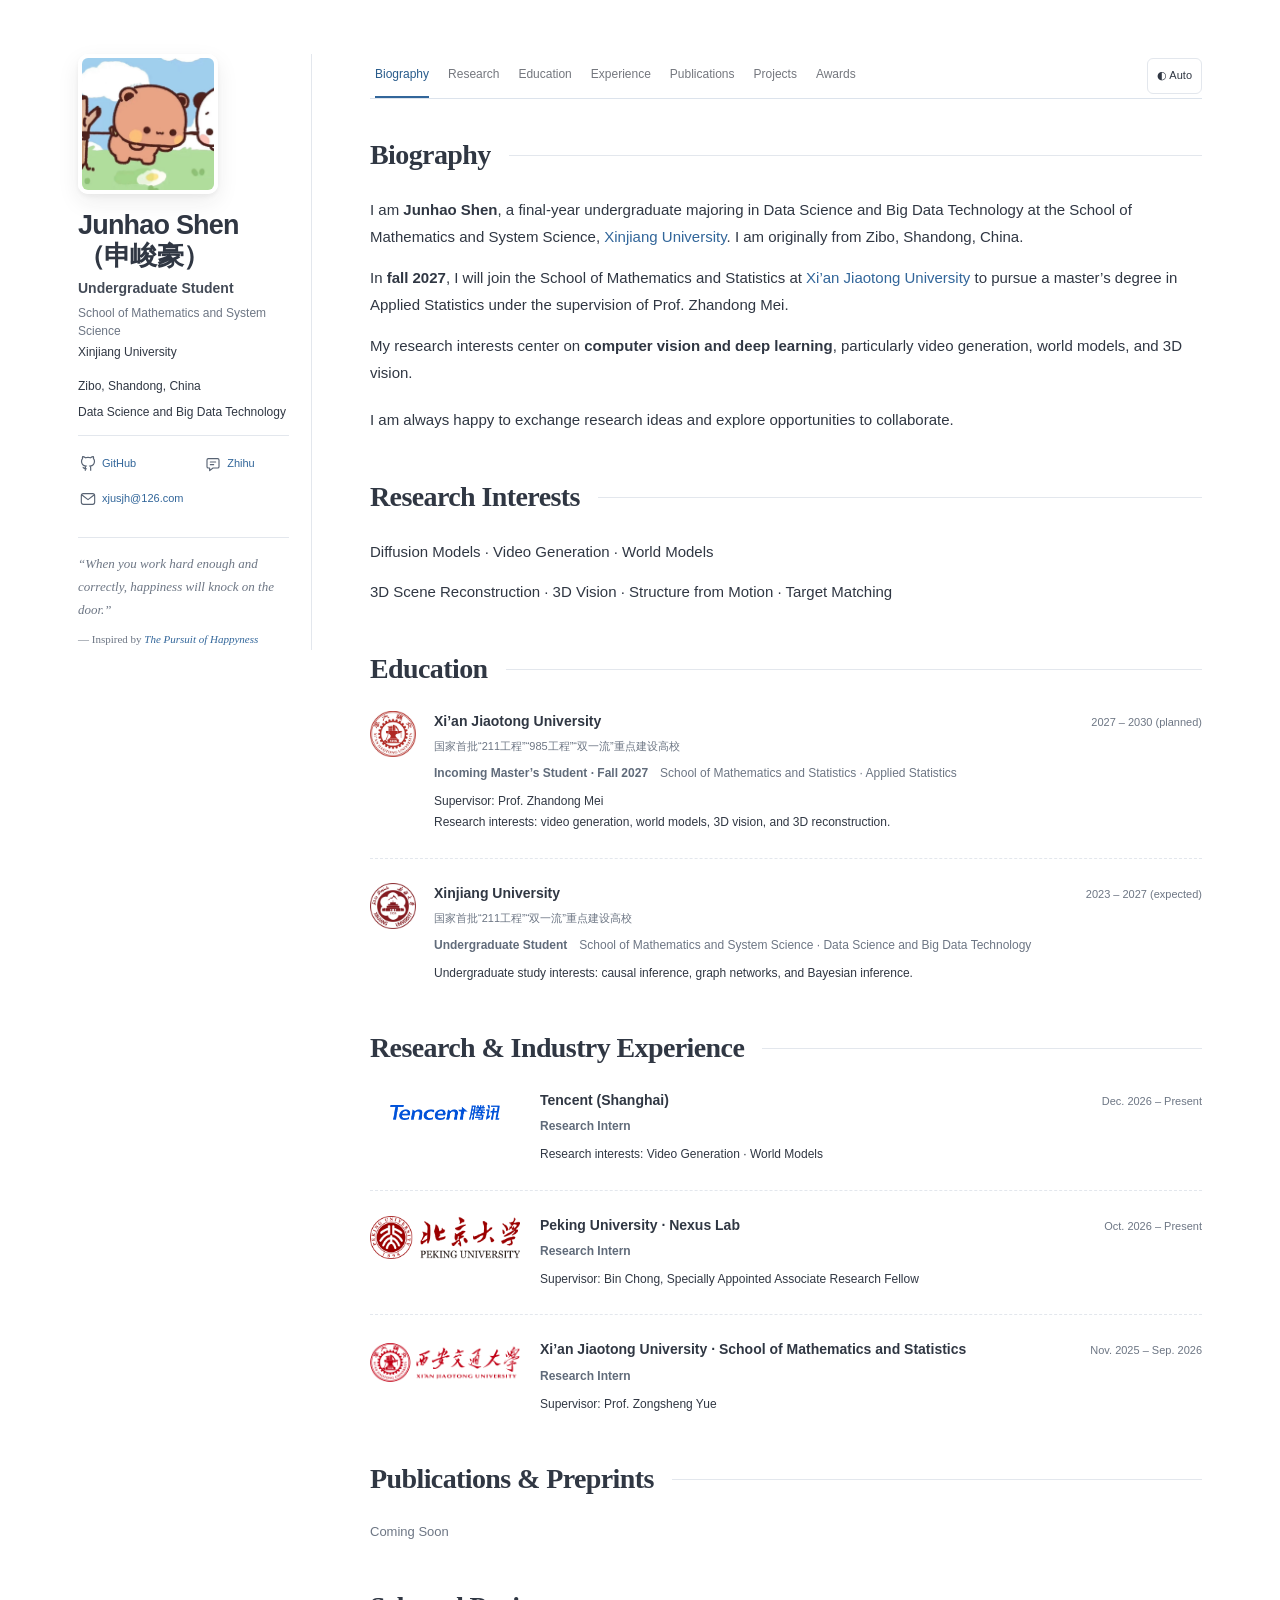
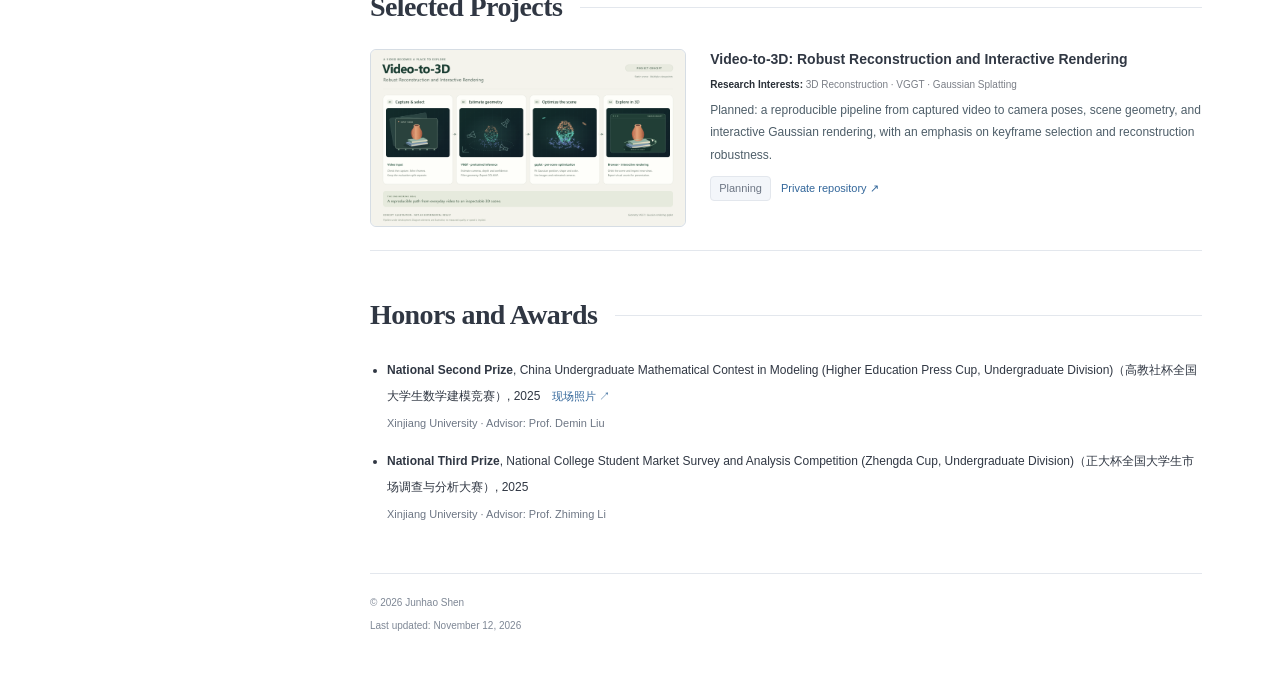
==== commit 0bafe3dc: "Rename research and industry experience section" ====
--- a/index.html
+++ b/index.html
@@ -51,7 +51,7 @@
       </ul>
     </section>
     <section class="section" id="experience">
-      <h2>Research Experience</h2>
+      <h2>Research &amp; Industry Experience</h2>
       <ul class="exp-list">
         <li class="exp-card"><img class="exp-logo exp-logo--tencent" src="./img/tencent-logo.png" alt="Tencent logo" loading="lazy" width="110" height="46"><div class="exp-meta"><div class="exp-top"><span class="exp-org">Tencent (Shanghai)</span><span class="exp-time">Dec. 2026 – Present</span></div><div class="exp-sub"><span class="exp-role">Research Intern</span></div><p class="exp-desc">Research interests: Video Generation · World Models</p></div></li>
         <li class="exp-card"><img class="exp-logo exp-logo--pku" src="./img/pku-horizontal.png" alt="Peking University emblem and wordmark" loading="lazy" width="150" height="46"><div class="exp-meta"><div class="exp-top"><span class="exp-org">Peking University · Nexus Lab</span><span class="exp-time">Oct. 2026 – Present</span></div><div class="exp-sub"><span class="exp-role">Research Intern</span></div><p class="exp-desc">Supervisor: Bin Chong, Specially Appointed Associate Research Fellow</p></div></li>
